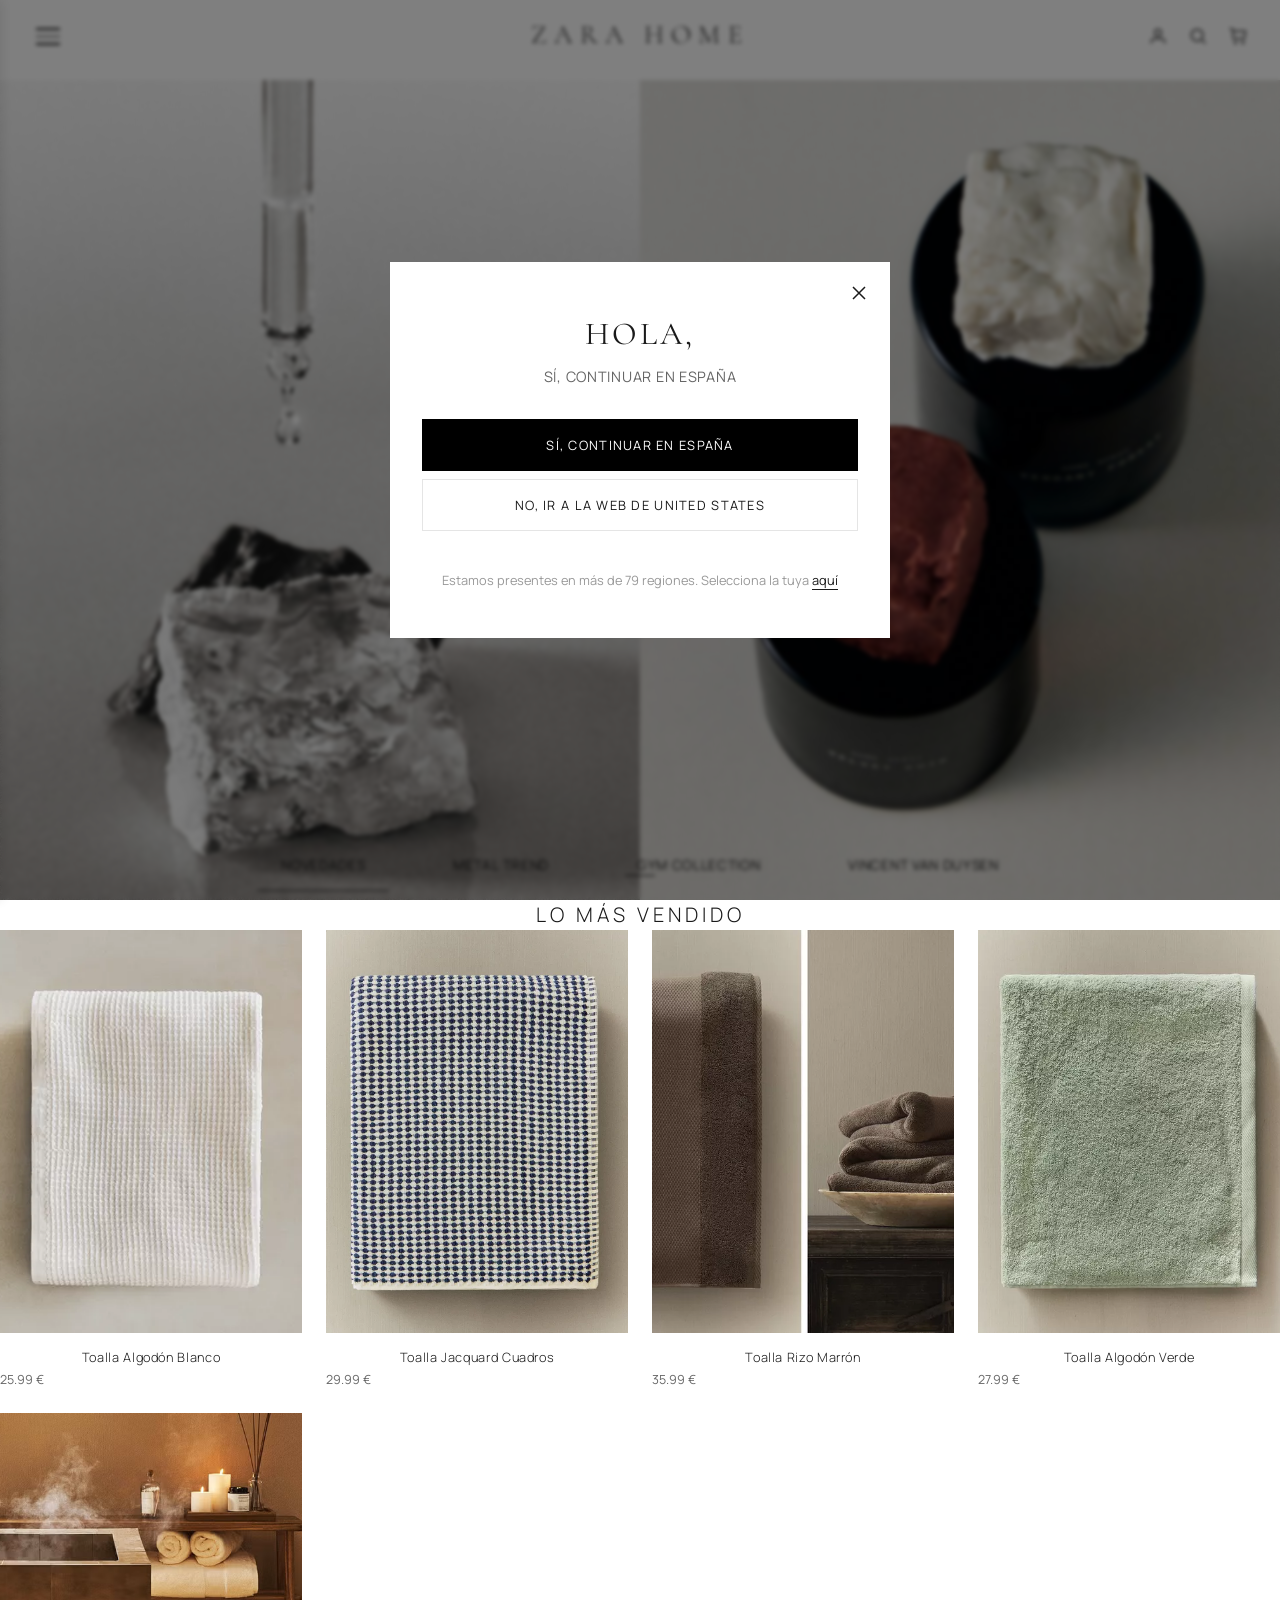
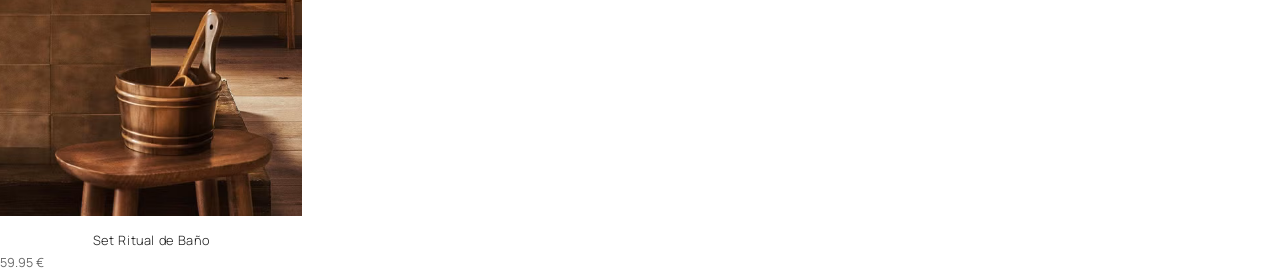
==== index.html @ 4dd98b5d "7/03/2026" ====
<!doctype html>
<html lang="es">
  <head>
    <meta charset="UTF-8" />
    <meta name="viewport" content="width=device-width, initial-scale=1.0" />
    <title>Zara Home España | Sitio oficial</title>
    <meta
      name="description"
      content="Las últimas tendencias en textil y decoración del hogar en la nueva colección de Zara Home. Ropa de cama, vajillas, menaje, toallas o accesorios de decoración."
    />
    <link
      rel="icon"
      type="image/png"
      href="https://ext.same-assets.com/1847217613/1510441429.png"
    />
    <link rel="preconnect" href="https://fonts.googleapis.com" />
    <link rel="preconnect" href="https://fonts.gstatic.com" crossorigin />
    <link
      href="https://fonts.googleapis.com/css2?family=Cormorant+Garamond:wght@300;400;500&family=Manrope:wght@200;300;400;500&display=swap"
      rel="stylesheet"
    />
    <link rel="stylesheet" href="./css/style.css" />
    <script defer src="./js/app.js"></script>
  </head>

  <body>
    <!-- Country Selection Modal -->
    <div class="modal-overlay hidden" id="countryModal">
      <div class="modal">
        <button class="modal-close" id="modalClose" aria-label="Cerrar modal">
          <svg width="14" height="14" viewBox="0 0 14 14" fill="none">
            <path
              d="M1 1L13 13M1 13L13 1"
              stroke="currentColor"
              stroke-width="1.5"
            />
          </svg>
        </button>
        <div class="modal-content">
          <h2 class="modal-title">HOLA,</h2>
          <p class="modal-subtitle">Sí, continuar en España</p>
          <button class="modal-btn modal-btn-primary" id="continueBtn">
            SÍ, CONTINUAR EN ESPAÑA
          </button>
          <button class="modal-btn modal-btn-secondary">
            NO, IR A LA WEB DE UNITED STATES
          </button>
          <p class="modal-note">
            Estamos presentes en más de 79 regiones. Selecciona la tuya
            <a href="/seleccion-pais">aquí</a>
          </p>
        </div>
      </div>
    </div>

      <!-- Header -->
    <header class="header" id="header">
      <div class="header-left">
         <!-- Botón hamburguesa de 3 rayitas -->
         <button class="hamburger-btn" id="hamburgerBtn" aria-label="Abrir menú">
          <span></span>
          <span></span>
          <span></span>
        </button>
      </div>
      
        <div class="header-center">
        <a href="#" class="logo">
          <span class="logo-text">ZARA HOME</span>
        </a>
      </div>
        
      <div class="header-right">
        <button class="header-icon" aria-label="Account">
          <svg width="20" height="20" viewBox="0 0 24 24" fill="none" stroke="currentColor" stroke-width="1.5">
            <circle cx="12" cy="8" r="4"/>
            <path d="M4 21v-2a4 4 0 014-4h8a4 4 0 014 4v2"/>
          </svg>
        </button>
        <button class="header-icon" aria-label="Search">
          <svg width="20" height="20" viewBox="0 0 24 24" fill="none" stroke="currentColor" stroke-width="1.5">
            <circle cx="11" cy="11" r="7"/>
            <path d="M21 21l-4.35-4.35"/>
          </svg>
        </button>
        <button class="header-icon cart-icon" aria-label="Cart">
          <svg width="20" height="20" viewBox="0 0 24 24" fill="none" stroke="currentColor" stroke-width="1.5">
            <path d="M6 6h15l-1.5 9h-13z"/>
            <circle cx="9" cy="20" r="1"/>
            <circle cx="18" cy="20" r="1"/>
            <path d="M6 6L5 3H2"/>
          </svg>
          <span class="cart-count">(0)</span>
        </button>
      </div>

      <!-- Menú desplegable (oculto inicialmente) -->
        <div class="dropdown-menu" id="dropdownMenu">
          <nav class="dropdown-nav">
            <ul class="dropdown-list">
              <li><a href="/novedades">NOVEDADES</a></li>
              <li><a href="/dormitorio">DORMITORIO</a></li>
              <li><a href="/decoracion">DECORACIÓN</a></li>
              <li><a href="/muebles">MUEBLES</a></li>
              <li><a href="/cocina-y-comedor">COCINA Y COMEDOR</a></li>
              <li><a href="/bano">BAÑO</a></li>
              <li><a href="/fragancias">FRAGANCIAS</a></li>
              <li><a href="/ninos-y-bebes">NIÑOS Y BEBÉS</a></li>
              <li><a href="/special-prices">SPECIAL PRICES</a></li>
              <li class="dropdown-divider"></li>
              <li><a href="/ayuda">AYUDA</a></li>
              <li><a href="/contacto">CONTACTO</a></li>
            </ul>
          </nav>
        </div>
      </div>
    </header>

<!-- Overlay -->
<div class="menu-overlay hidden" id="menuOverlay"></div>

    <!-- Main Content -->
    <main class="main">
      <h1 class="visually-hidden">Zara Home - Colección Hogar</h1>
      
      <!-- Hero Section -->
      <section class="hero" id="hero">
        <h2 class="visually-hidden">Novedades y colecciones destacadas</h2>
        
        <img
          src="./img/cosmetica_01.jpg"
          alt="Colección de cosmética - Novedades Zara Home"
          class="hero-image"
          id="heroImage"
        />
        
        <nav class="hero-nav" aria-label="Colecciones destacadas">
          <ul class="hero-nav-list">
            <li>
              <a
                href="/novedades"
                class="hero-nav-link active"
                data-image="./img/cosmetica_01.jpg"
              >
                NOVEDADES
              </a>
            </li>
            <li>
              <a
                href="/metal-trend"
                class="hero-nav-link"
                data-image="./img/metal_trend.jpg"
              >
                METAL TREND
              </a>
            </li>
            <li>
              <a
                href="/gym-collection"
                class="hero-nav-link"
                data-image="./img/gym_collection.jpg"
              >
                GYM COLLECTION
              </a>
            </li>
            <li>
              <a
                href="/vincent-van-duysen"
                class="hero-nav-link"
                data-image="./img/vincent_van_duysen.jpg"
              >
                VINCENT VAN DUYSEN
              </a>
            </li>
          </ul>
        </nav>
      </section>

      
            <!-- Featured Products -->
      <section class="featured" id="featured">
        <h2 class="section-title">LO MÁS VENDIDO</h2>
        <div class="products-grid">
          <article class="product-card">
            <div class="product-image-wrapper">
              <img src="./img/baños.png" alt="Baños" class="product-image" />
              <button class="product-wishlist">
                <svg width="16" height="16" viewBox="0 0 24 24" fill="none" stroke="currentColor" stroke-width="1.5">
                  <path d="M12 21.35l-1.45-1.32C5.4 15.36 2 12.28 2 8.5 2 5.42 4.42 3 7.5 3c1.74 0 3.41.81 4.5 2.09C13.09 3.81 14.76 3 16.5 3 19.58 3 22 5.42 22 8.5c0 3.78-3.4 6.86-8.55 11.54L12 21.35z"/>
                </svg>
              </button>
            </div>
            <div class="product-info">
              <h3 class="product-name">Baños</h3>
            
            </div>
          </article>
          <article class="product-card">
            <div class="product-image-wrapper">
              <img src="https://images.unsplash.com/photo-1603006905003-be475563bc59?w=600&h=800&fit=crop&q=80" alt="Decoración" class="product-image" />
              <button class="product-wishlist">
                <svg width="16" height="16" viewBox="0 0 24 24" fill="none" stroke="currentColor" stroke-width="1.5">
                  <path d="M12 21.35l-1.45-1.32C5.4 15.36 2 12.28 2 8.5 2 5.42 4.42 3 7.5 3c1.74 0 3.41.81 4.5 2.09C13.09 3.81 14.76 3 16.5 3 19.58 3 22 5.42 22 8.5c0 3.78-3.4 6.86-8.55 11.54L12 21.35z"/>
                </svg>
              </button>
            </div>
            <div class="product-info">
              <h3 class="product-name">Decoración</h3>
            </div>
          </article>
          <article class="product-card">
            <div class="product-image-wrapper">
              <img src="https://images.unsplash.com/photo-1616627561839-074385245ff6?w=600&h=800&fit=crop&q=80" alt="Dormitorio" class="product-image" />
              <button class="product-wishlist">
                <svg width="16" height="16" viewBox="0 0 24 24" fill="none" stroke="currentColor" stroke-width="1.5">
                  <path d="M12 21.35l-1.45-1.32C5.4 15.36 2 12.28 2 8.5 2 5.42 4.42 3 7.5 3c1.74 0 3.41.81 4.5 2.09C13.09 3.81 14.76 3 16.5 3 19.58 3 22 5.42 22 8.5c0 3.78-3.4 6.86-8.55 11.54L12 21.35z"/>
                </svg>
              </button>
            </div>
            <div class="product-info">
              <h3 class="product-name">Dormitorio</h3>
            </div>
          </article>
          <article class="product-card">
            <div class="product-image-wrapper">
              <img src="./img/muebles.png" alt="Muebles" class="product-image" />
              <button class="product-wishlist">
                <svg width="16" height="16" viewBox="0 0 24 24" fill="none" stroke="currentColor" stroke-width="1.5">
                  <path d="M12 21.35l-1.45-1.32C5.4 15.36 2 12.28 2 8.5 2 5.42 4.42 3 7.5 3c1.74 0 3.41.81 4.5 2.09C13.09 3.81 14.76 3 16.5 3 19.58 3 22 5.42 22 8.5c0 3.78-3.4 6.86-8.55 11.54L12 21.35z"/>
                </svg>
              </button>
            </div>
            <div class="product-info">
              <h3 class="product-name">Muebles</h3>
            </div>
          </article>
        </div>
      </section>
    </main>

    <!-- Inline styles for visually-hidden class (could also be in your CSS file) -->
    <style>
      .visually-hidden {
        position: absolute;
        width: 1px;
        height: 1px;
        margin: -1px;
        padding: 0;
        overflow: hidden;
        clip: rect(0, 0, 0, 0);
        border: 0;
      }
      
      .hidden {
        display: none !important;
      }
      
      .cart-count:empty {
        display: none;
      }
    </style>
  </body>
</html>
---- css/style.css ----
/* =========================
   RESET Y VARIABLES GLOBALES
   ========================= */

:root {
  /* Colores principales */
  --color-bg: #ffffff;
  --color-text: #1a1a1a;
  --color-text-light: #666666;
  --color-text-lighter: #999999;
  --color-border: #e5e5e5;
  --color-border-light: #f0f0f0;
  --color-accent: #000000;
  
  /* Tipografía */
  --font-primary: "Cormorant Garamond", serif;
  --font-secondary: "Manrope", sans-serif;
  
  /* Espaciado */
  --spacing-xs: 4px;
  --spacing-sm: 8px;
  --spacing-md: 16px;
  --spacing-lg: 24px;
  --spacing-xl: 32px;
  --spacing-xxl: 48px;
  
  /* Transiciones */
  --transition-fast: 0.2s ease;
  --transition-normal: 0.3s ease;
  --transition-slow: 0.5s ease;
  
  /* Sombras */
  --shadow-sm: 0 2px 4px rgba(0, 0, 0, 0.02);
  --shadow-md: 0 4px 12px rgba(0, 0, 0, 0.05);
  --shadow-lg: 0 8px 24px rgba(0, 0, 0, 0.08);
  
  /* Z-index */
  --z-dropdown: 100;
  --z-modal: 1000;
  --z-header: 100;
}

/* Reset básico */
* {
  margin: 0;
  padding: 0;
  box-sizing: border-box;
}

html {
  font-size: 16px;
  scroll-behavior: smooth;
}

body {
  font-family: var(--font-secondary);
  color: var(--color-text);
  background-color: var(--color-bg);
  line-height: 1.5;
  -webkit-font-smoothing: antialiased;
  -moz-osx-font-smoothing: grayscale;
}

/* =========================
   UTILIDADES
   ========================= */

.visually-hidden {
  position: absolute;
  width: 1px;
  height: 1px;
  margin: -1px;
  padding: 0;
  overflow: hidden;
  clip: rect(0, 0, 0, 0);
  border: 0;
}

.hidden {
  display: none !important;
}

/* =========================
   OVERLAY DEL MODAL
   ========================= */

.modal-overlay {
   position: fixed;
  top: 0;
  left: 0;
  width: 100%;
  height: 100%;
  background-color: rgba(0, 0, 0, 0.5);
  backdrop-filter: blur(2px);
  z-index: 999;
  transition: opacity var(--transition-normal);
  opacity: 0;
  pointer-events: none;
}

.modal-overlay.hidden {
  opacity: 0;
  pointer-events: none;
}
/* =========================
   OVERLAY DEL MENÚ HAMBURGUESA (NUEVO)
   ========================= */
.menu-overlay {
  position: fixed;
  top: 0;
  left: 0;
  width: 100%;
  height: 100%;
  background: rgba(0,0,0,0.35);
  z-index: 998;
}



.menu-overlay.hidden {
  display: none;
  
}
/* Evitar scroll cuando el menú está abierto */
body.menu-open {
  overflow: hidden;
}
/* Botón hamburguesa */
.hamburger-btn {
  display: flex;
  flex-direction: column;
  gap: 6px;
  background: none;
  border: none;
  cursor: pointer;
  padding: var(--spacing-xs);
  position: relative;
  z-index: 1002;
}

.hamburger-btn span {
  width: 24px;
  height: 1.5px;
  background-color: var(--color-text);
  transition: all var(--transition-fast);
}
/* Animación cuando está abierto */
.hamburger-btn.active span:nth-child(1) {
  transform: rotate(45deg) translate(5px, 5px);
}

.hamburger-btn.active span:nth-child(2) {
  opacity: 0;
}

.hamburger-btn.active span:nth-child(3) {
  transform: rotate(-45deg) translate(7px, -7px);
}
/* PANEL LATERAL (MENÚ HAMBURGUESA)copi */
.dropdown-menu {
  position: fixed;
  top: 0;
  left: -320px; /* oculto */
  width: 320px;
  height: 100vh;
  background: #ffffff;
  padding: 40px 30px;
  box-shadow: 2px 0 10px rgba(0,0,0,0.1);
  overflow-y: auto;
  transition: left 0.35s ease;
  z-index: 1001;
  font-family: "Helvetica Neue", Arial, sans-serif;
}

/* Cuando se abre */
.dropdown-menu.active {
  left: 0;
}

/* LISTA DEL MENÚ */
.dropdown-list {
  list-style: none;
  padding: 0;
  margin: 0;
}

.dropdown-list li {
  padding: 12px 0;
  border-bottom: 1px solid #eee;
}

.dropdown-list a {
  text-decoration: none;
  color: #111;
  font-size: 0.85rem;
  letter-spacing: 0.05em;
  text-transform: uppercase;
  display: block;
  transition: opacity 0.2s ease;
}

.dropdown-list a:hover {
  opacity: 0.5;
}

/* DIVISOR */
.dropdown-divider {
  border-bottom: 2px solid #000;
  margin: 10px 0;
}

/*---------------------------*/
.modal {
  background-color: var(--color-bg);
  max-width: 500px;
  width: 90%;
  position: relative;
  animation: modalSlideIn 0.3s ease;
}

@keyframes modalSlideIn {
  from {
    transform: translateY(20px);
    opacity: 0;
  }
  to {
    transform: translateY(0);
    opacity: 1;
  }
}

.modal-close {
  position: absolute;
  top: var(--spacing-lg);
  right: var(--spacing-lg);
  background: none;
  border: none;
  cursor: pointer;
  color: var(--color-text);
  transition: opacity var(--transition-fast);
  z-index: 1;
}

.modal-close:hover {
  opacity: 0.5;
}

.modal-content {
  padding: var(--spacing-xxl) var(--spacing-xl);
  text-align: center;
}

.modal-title {
  font-family: var(--font-primary);
  font-size: 2rem;
  font-weight: 400;
  letter-spacing: 0.1em;
  margin-bottom: var(--spacing-sm);
}

.modal-subtitle {
  font-size: 0.9rem;
  color: var(--color-text-light);
  margin-bottom: var(--spacing-xl);
  text-transform: uppercase;
  letter-spacing: 0.05em;
}

.modal-btn {
  width: 100%;
  padding: var(--spacing-md);
  margin-bottom: var(--spacing-sm);
  border: 1px solid var(--color-border);
  background: none;
  cursor: pointer;
  font-family: var(--font-secondary);
  font-size: 0.8rem;
  text-transform: uppercase;
  letter-spacing: 0.1em;
  transition: all var(--transition-fast);
}

.modal-btn-primary {
  background-color: var(--color-accent);
  color: white;
  border-color: var(--color-accent);
}

.modal-btn-primary:hover {
  background-color: transparent;
  color: var(--color-accent);
}

.modal-btn-secondary {
  background-color: transparent;
  color: var(--color-text);
}

.modal-btn-secondary:hover {
  background-color: var(--color-border-light);
}

.modal-note {
  margin-top: var(--spacing-xl);
  font-size: 0.8rem;
  color: var(--color-text-lighter);
}

.modal-note a {
  color: var(--color-text);
  text-decoration: underline;
  text-underline-offset: 4px;
}

/* =========================
   HEADER
   ========================= */

.header {
  position: fixed;
  top: 0;
  left: 0;
  width: 100%;
  display: flex;
  align-items: center;
  justify-content: space-between;
  padding: var(--spacing-lg) var(--spacing-xl);
  background-color: transparent;
  transition: all var(--transition-normal);
  z-index: var(--z-header);
}

.header.scrolled {
  background-color: var(--color-bg);
  padding: var(--spacing-md) var(--spacing-xl);
  box-shadow: var(--shadow-sm);
}

.header-left {
  display: flex;
  align-items: center;
  gap: 30px;
  flex: 0 0 auto; 
  
}

.menu-btn {
  display: flex;
  flex-direction: column;
  gap: 6px;
  background: none;
  border: none;
  cursor: pointer;
  padding: var(--spacing-xs);
}

.menu-btn span {
  width: 24px;
  height: 1px;
  background-color: var(--color-text);
  transition: all var(--transition-fast);
}

.menu-btn.active span:nth-child(1) {
  transform: rotate(45deg) translate(5px, 5px);
}

.menu-btn.active span:nth-child(2) {
  opacity: 0;
}

.menu-btn.active span:nth-child(3) {
  transform: rotate(-45deg) translate(7px, -7px);
}

.logo {
  text-decoration: none;
  color: var(--color-text);
}

.logo-text {
  font-family: var(--font-primary);
  font-size: 1.65rem;      /* un poco más grande */
  letter-spacing: 0.28em;  /* CLAVE: más aire entre letras */
  font-weight: 300; 
}

.header-center {
  position: absolute;
  left: 50%;
  transform: translateX(-50%);
  display: flex;
  align-items: center;
  
}


.header-right {
  margin-left: auto;   
  display: flex;
  align-items: center;
  gap: 20px;
}

.header-icon {
  display: flex;
  align-items: center;
  gap: var(--spacing-xs);
  background: none;
  border: none;
  cursor: pointer;
  font-size: 0.8rem;
  text-transform: uppercase;
  letter-spacing: 0.05em;
  color: var(--color-text);
  transition: opacity var(--transition-fast);
}

.header-icon:hover {
  opacity: 0.5;
}

.cart-icon {
  position: relative;
}

.cart-count {
  font-size: 0.7rem;
  margin-left: var(--spacing-xs);
}

/* =========================
   MAIN CONTENT
   ========================= */

.main {
  padding-top: 80px;
  min-height: 100vh;
}

/* =========================
   HERO SECTION
   ========================= */

.hero {
  position: relative;
  width: 100%;
  height: calc(100vh - 80px);
  min-height: 600px;
  overflow: hidden;
}

.hero-image {
  width: 100%;
  height: 100%;
  object-fit: cover;
  transition: opacity var(--transition-slow);
}

.hero-nav {
  position: absolute;
  bottom: 40px; /* o donde lo quieras */
  left: 50%;
  transform: translateX(-50%);
  background: transparent; /* elimina fondo blanco */
  width: 100%;
  display: flex;
  justify-content: center;
  overflow: visible !important;
}

.hero-nav-list {
  display: flex;
  justify-content: center;
  gap: 40px; /* separa los enlaces */
  list-style: none;
  padding: 0;
  margin: 0;
}

.hero-nav-link {
  text-decoration: none;
  color: #111;
  font-size: 0.85rem;
  letter-spacing: 0.05em;
  text-transform: uppercase;
  padding-bottom: 4px;
  transition: opacity 0.2s ease;
}

.hero-nav-link:hover {
  color:#fff;
  opacity: 1;
}

.hero-nav-link::after {
  content: '';
  position: absolute;
  bottom: 0;
  left: 50%;
  transform: translateX(-50%);
  width: 0;
  height: 1px;
  background-color: var(--color-accent);
  transition: width var(--transition-normal);
}

.hero-nav-link.active {
  border-bottom: 1px solid #111;
}

.hero-nav-link.active::after {
  width: 30px;
}


/* =========================
   FEATURED PRODUCTS
   ========================= */

   .section-title {
  font-family: var(--font-display);
  font-size: 1.25rem;
  font-weight: 300;
  letter-spacing: 0.2em;
  text-align: center;
  margin-bottom: var(--spacing-3xl);
}

.featured {
  padding: var(--spacing-4xl) var(--spacing-xl);
  max-width: var(--max-width);
  margin: 0 auto;
}

.products-grid {
  display: grid;
  grid-template-columns: repeat(4, 1fr);
  gap: var(--spacing-lg);
}

.product-card {
  cursor: pointer;
}

.product-image-wrapper {
  position: relative;
  aspect-ratio: 3/4;
  overflow: hidden;
  margin-bottom: var(--spacing-md);
  background: var(--color-gray-100);
}

.product-image {
  width: 100%;
  height: 100%;
  object-fit: cover;
  transition: transform var(--transition-slower);
}

.product-card:hover .product-image {
  transform: scale(1.05);
}

.product-wishlist {
  position: absolute;
  top: var(--spacing-md);
  right: var(--spacing-md);
  width: 32px;
  height: 32px;
  display: flex;
  align-items: center;
  justify-content: center;
  color: var(--color-black);
  opacity: 0;
  transition: opacity var(--transition-base);
}

.product-card:hover .product-wishlist {
  opacity: 1;
}

.product-wishlist:hover {
  transform: scale(1.1);
}

.product-info {
  text-align: left;
}

.product-name {
  text-align: center;
  font-size: 0.8rem;
  font-weight: 300;
  letter-spacing: 0.05em;
  margin-bottom: var(--spacing-xs);
  line-height: 1.4;
}





/* =========================
   MEDIA QUERIES (RESPONSIVE)
   ========================= */

@media (max-width: 1200px) {
  .dropdown-menu ul {
    gap: var(--spacing-md);
  }
  
  .hero-nav-link {
    padding: var(--spacing-md) var(--spacing-md);
    font-size: 0.7rem;
  }
}


  
 
  
  .menu-btn {
    display: flex;
  }
  
  .hero-nav {
    bottom: var(--spacing-lg);
    width: 90%;
    overflow-x: auto;
    -webkit-overflow-scrolling: touch;
  }
  
  .hero-nav-list {
    padding: 0;
  }
  
  .hero-nav-link {
    padding: var(--spacing-md) var(--spacing-lg);
  }


@media (max-width: 768px) {
  .header {
    padding: var(--spacing-md);
  }
  
  .header-left {
    gap: var(--spacing-md);
  }
  
  .logo-text {
    font-size: 1.2rem;
  }
  
  .header-right {
    gap: var(--spacing-md);
  }
  
  .header-icon span:not(.cart-count) {
    display: none;
  }
  
  .hero {
    height: calc(100vh - 70px);
    min-height: 500px;
  }
  
  .modal-content {
    padding: var(--spacing-xl) var(--spacing-lg);
  }
  
  .modal-title {
    font-size: 1.5rem;
  }
}

@media (max-width: 480px) {
  .hero-nav-link {
    padding: var(--spacing-md) var(--spacing-md);
    font-size: 0.65rem;
  }
  
  .cart-count {
    display: inline-block;
  }
  
  .modal-btn {
    font-size: 0.7rem;
    padding: var(--spacing-sm);
  }
}

/* =========================
   ANIMACIONES ADICIONALES
   ========================= */

@keyframes fadeIn {
  from {
    opacity: 0;
  }
  to {
    opacity: 1;
  }
}

@keyframes slideUp {
  from {
    transform: translateY(20px);
    opacity: 0;
  }
  to {
    transform: translateY(0);
    opacity: 1;
  }
}

/* Clases de utilidad para animaciones */
.fade-in {
  animation: fadeIn var(--transition-normal);
}

.slide-up {
  animation: slideUp var(--transition-normal);
}

/* =========================
   TOUCH DEVICE OPTIMIZATIONS
   ========================= */

.touch .hero-nav {
  -webkit-overflow-scrolling: touch;
}

.touch .hero-nav-link {
  padding: var(--spacing-md) var(--spacing-lg);
  min-width: 120px;
  text-align: center;
}

.touch .modal-overlay {
  backdrop-filter: none; /* Mejor rendimiento en dispositivos móviles */
}

/* =========================
   PRINT STYLES
   ========================= */

@media print {
  .header,
  .hero-nav,
  .modal-overlay {
    display: none;
  }
  
  .hero-image {
    max-width: 100%;
    page-break-inside: avoid;
  }
}

/* Fix: ensure menu overlay is hidden by default and only shown when JS adds .show */
.menu-overlay { display: none !important; opacity: 0 !important; pointer-events: none !important; }
.menu-overlay.show { display: block !important; opacity: 1 !important; pointer-events: all !important; transition: opacity var(--transition-normal) !important; }
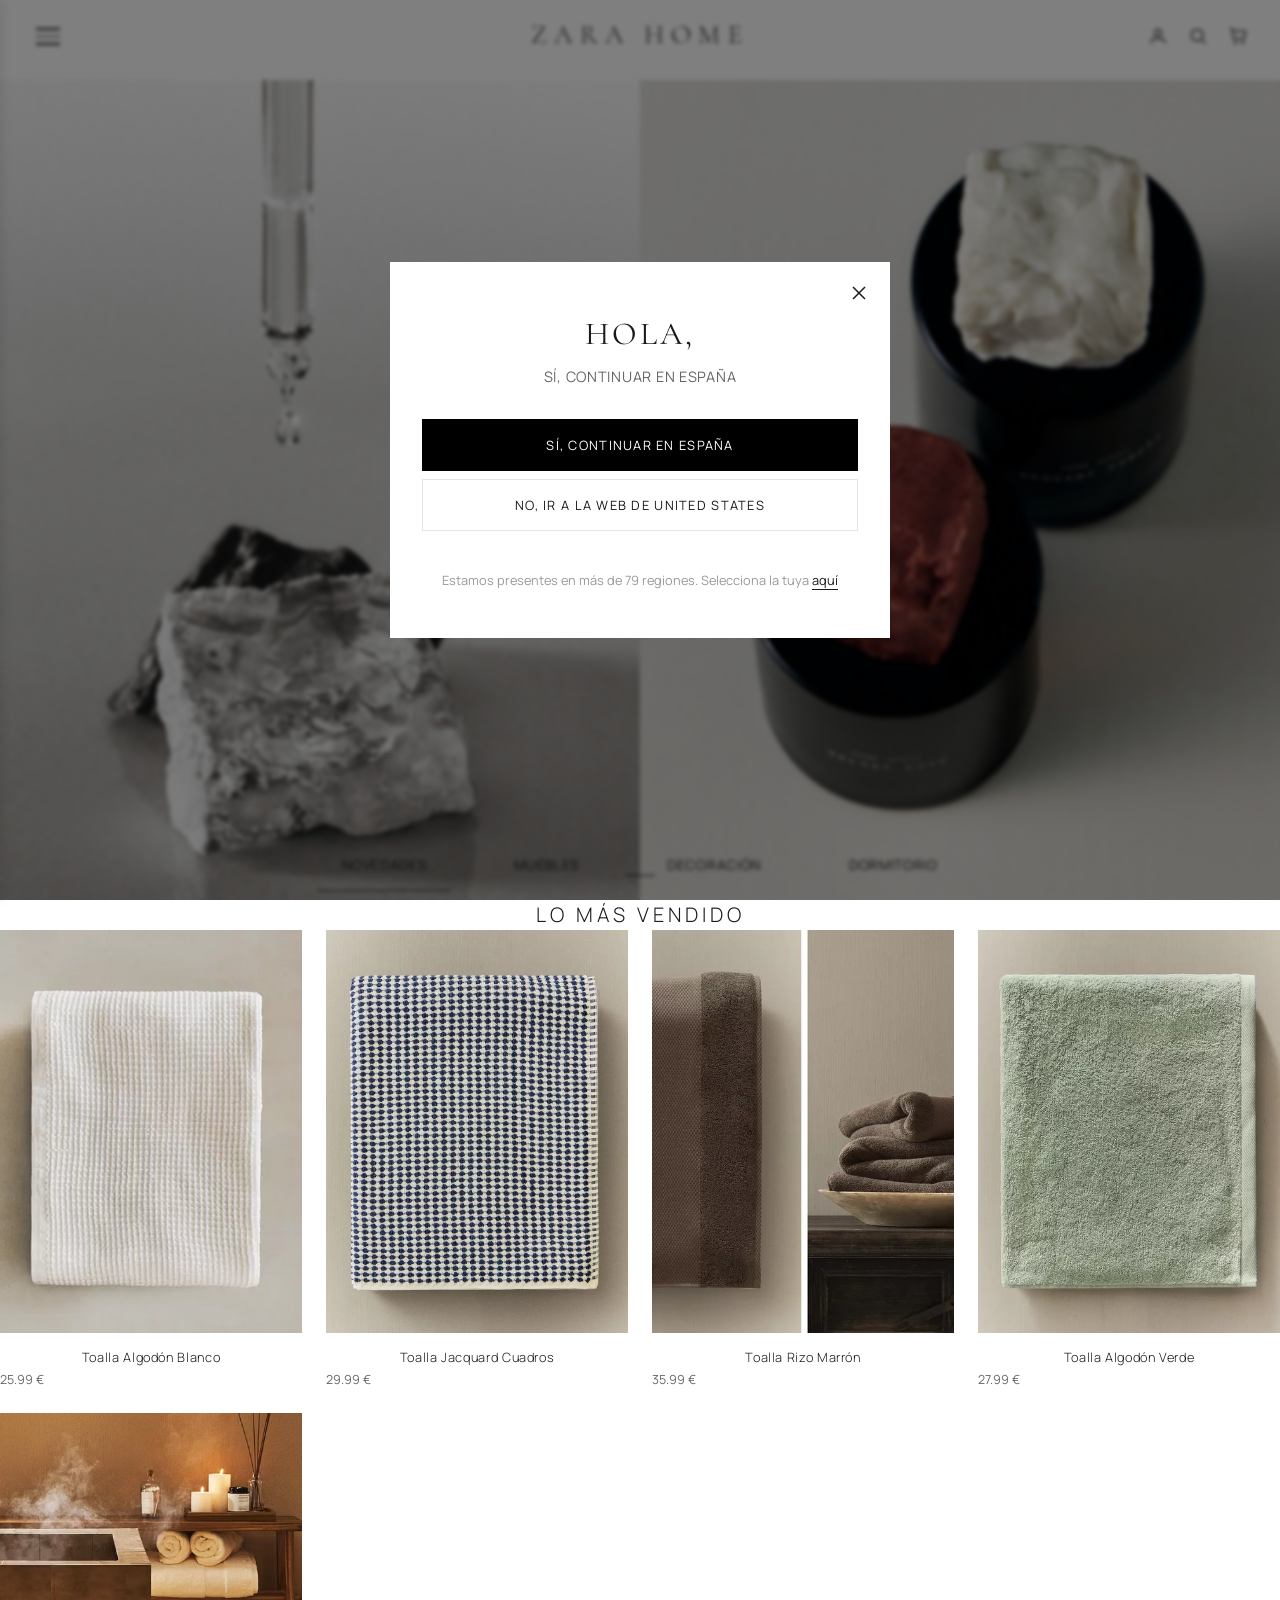
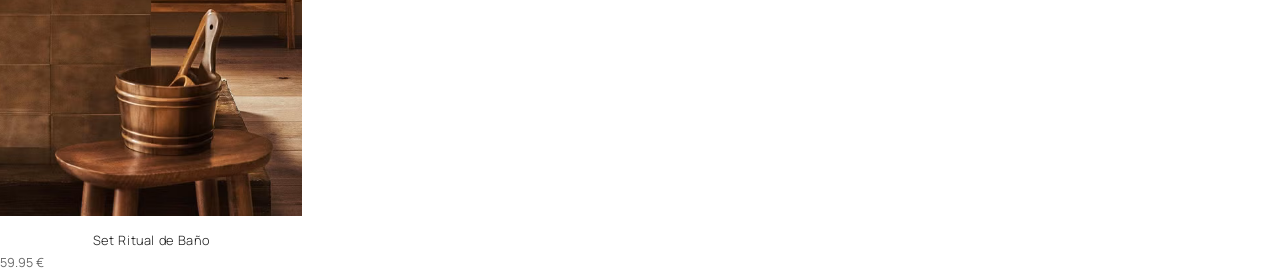
==== commit d173eec9: "08/03/2026" ====
--- a/index.html
+++ b/index.html
@@ -151,7 +151,7 @@
                 class="hero-nav-link"
                 data-image="./img/metal_trend.jpg"
               >
-                METAL TREND
+                MUEBLES
               </a>
             </li>
             <li>
@@ -160,7 +160,7 @@
                 class="hero-nav-link"
                 data-image="./img/gym_collection.jpg"
               >
-                GYM COLLECTION
+                DECORACIÓN 
               </a>
             </li>
             <li>
@@ -169,7 +169,7 @@
                 class="hero-nav-link"
                 data-image="./img/vincent_van_duysen.jpg"
               >
-                VINCENT VAN DUYSEN
+                DORMITORIO
               </a>
             </li>
           </ul>
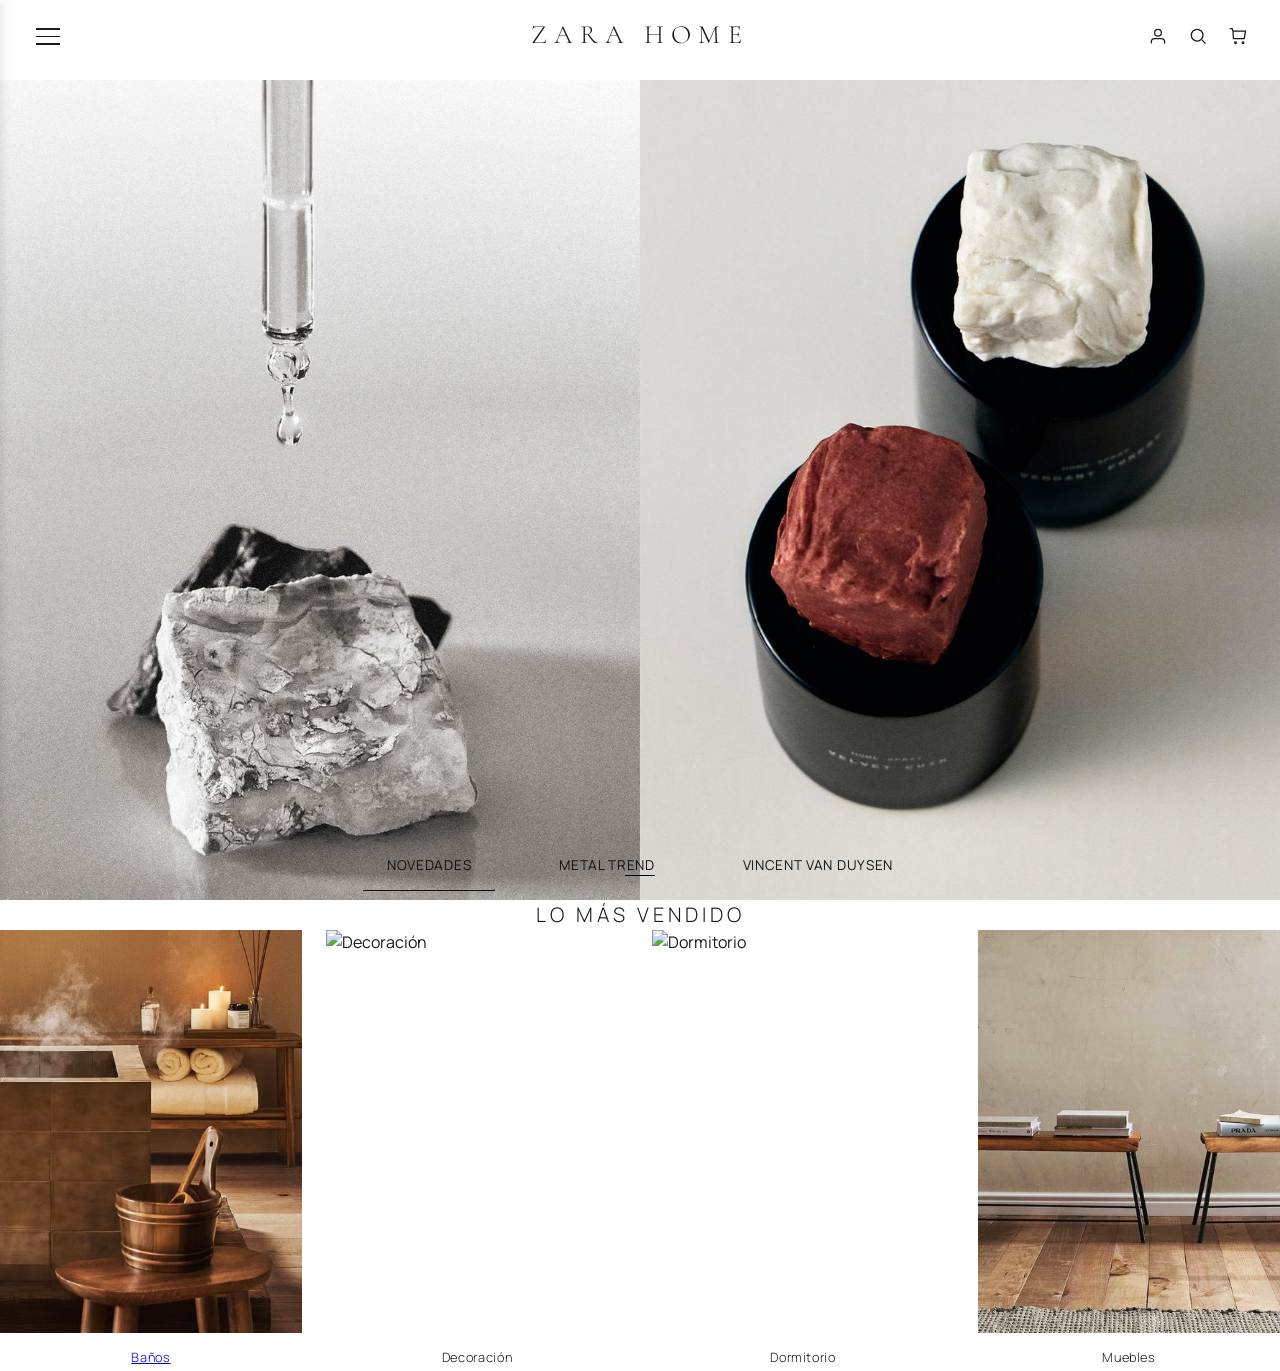
==== commit bafb9962: "09/03/2026" ====
--- a/index.html
+++ b/index.html
@@ -57,7 +57,7 @@
     <header class="header" id="header">
       <div class="header-left">
          <!-- Botón hamburguesa de 3 rayitas -->
-         <button class="hamburger-btn" id="hamburgerBtn" aria-label="Abrir menú">
+         <button class="hamburger-btn" id="hamburger-btn" aria-label="Abrir menú">
           <span></span>
           <span></span>
           <span></span>
@@ -83,15 +83,33 @@
             <path d="M21 21l-4.35-4.35"/>
           </svg>
         </button>
-        <button class="header-icon cart-icon" aria-label="Cart">
+        <button class="header-icon cart-icon" id="cartIcon" aria-label="Cart">
           <svg width="20" height="20" viewBox="0 0 24 24" fill="none" stroke="currentColor" stroke-width="1.5">
             <path d="M6 6h15l-1.5 9h-13z"/>
             <circle cx="9" cy="20" r="1"/>
             <circle cx="18" cy="20" r="1"/>
             <path d="M6 6L5 3H2"/>
           </svg>
-          <span class="cart-count">(0)</span>
-        </button>
+          <span class="cart-count" id="cartCount">(0)</span>
+        </button>
+
+        <!-- Cart Dropdown -->
+        <div class="cart-dropdown hidden" id="cartDropdown">
+          <div class="cart-header">
+            <h3>Mi Carrito</h3>
+            <button class="cart-close" id="cartClose" aria-label="Cerrar carrito">✕</button>
+          </div>
+          <div class="cart-items" id="cartItems">
+            <!-- Los productos se renderizarán aquí -->
+          </div>
+          <div class="cart-footer">
+            <div class="cart-total">
+              <span>Total:</span>
+              <span class="total-amount" id="totalAmount">0.00 €</span>
+            </div>
+            <button class="checkout-btn">Ir al Carrito</button>
+          </div>
+        </div>
       </div>
 
       <!-- Menú desplegable (oculto inicialmente) -->
@@ -103,7 +121,7 @@
               <li><a href="/decoracion">DECORACIÓN</a></li>
               <li><a href="/muebles">MUEBLES</a></li>
               <li><a href="/cocina-y-comedor">COCINA Y COMEDOR</a></li>
-              <li><a href="/bano">BAÑO</a></li>
+              <li><a href="./banos.html">BAÑO</a></li>
               <li><a href="/fragancias">FRAGANCIAS</a></li>
               <li><a href="/ninos-y-bebes">NIÑOS Y BEBÉS</a></li>
               <li><a href="/special-prices">SPECIAL PRICES</a></li>
@@ -149,27 +167,18 @@
               <a
                 href="/metal-trend"
                 class="hero-nav-link"
-                data-image="./img/metal_trend.jpg"
+                data-image="./img/260219_metal_trend.jpg"
               >
-                MUEBLES
-              </a>
-            </li>
-            <li>
-              <a
-                href="/gym-collection"
-                class="hero-nav-link"
-                data-image="./img/gym_collection.jpg"
-              >
-                DECORACIÓN 
+                METAL TREND
               </a>
             </li>
             <li>
               <a
                 href="/vincent-van-duysen"
                 class="hero-nav-link"
-                data-image="./img/vincent_van_duysen.jpg"
+                data-image="./img/250710_VVD_FRANCOIS.jpg"
               >
-                DORMITORIO
+                VINCENT VAN DUYSEN
               </a>
             </li>
           </ul>
@@ -181,6 +190,7 @@
       <section class="featured" id="featured">
         <h2 class="section-title">LO MÁS VENDIDO</h2>
         <div class="products-grid">
+          <a href="./banos.html" class="product-link">
           <article class="product-card">
             <div class="product-image-wrapper">
               <img src="./img/baños.png" alt="Baños" class="product-image" />
@@ -192,9 +202,9 @@
             </div>
             <div class="product-info">
               <h3 class="product-name">Baños</h3>
-            
-            </div>
-          </article>
+            </div>
+          </article>
+          </a>
           <article class="product-card">
             <div class="product-image-wrapper">
               <img src="https://images.unsplash.com/photo-1603006905003-be475563bc59?w=600&h=800&fit=crop&q=80" alt="Decoración" class="product-image" />
--- a/css/style.css
+++ b/css/style.css
@@ -1,4 +1,3 @@
-
 /* =========================
    RESET Y VARIABLES GLOBALES
    ========================= */
@@ -12,11 +11,11 @@
   --color-border: #e5e5e5;
   --color-border-light: #f0f0f0;
   --color-accent: #000000;
-  
+
   /* Tipografía */
   --font-primary: "Cormorant Garamond", serif;
   --font-secondary: "Manrope", sans-serif;
-  
+
   /* Espaciado */
   --spacing-xs: 4px;
   --spacing-sm: 8px;
@@ -24,17 +23,17 @@
   --spacing-lg: 24px;
   --spacing-xl: 32px;
   --spacing-xxl: 48px;
-  
+
   /* Transiciones */
   --transition-fast: 0.2s ease;
   --transition-normal: 0.3s ease;
   --transition-slow: 0.5s ease;
-  
+
   /* Sombras */
   --shadow-sm: 0 2px 4px rgba(0, 0, 0, 0.02);
   --shadow-md: 0 4px 12px rgba(0, 0, 0, 0.05);
   --shadow-lg: 0 8px 24px rgba(0, 0, 0, 0.08);
-  
+
   /* Z-index */
   --z-dropdown: 100;
   --z-modal: 1000;
@@ -86,7 +85,7 @@
    ========================= */
 
 .modal-overlay {
-   position: fixed;
+  position: fixed;
   top: 0;
   left: 0;
   width: 100%;
@@ -112,15 +111,12 @@
   left: 0;
   width: 100%;
   height: 100%;
-  background: rgba(0,0,0,0.35);
-  z-index: 998;
-}
-
-
+  background: rgba(0, 0, 0, 0);
+  z-index: 5001;
+}
 
 .menu-overlay.hidden {
   display: none;
-  
 }
 /* Evitar scroll cuando el menú está abierto */
 body.menu-open {
@@ -166,10 +162,10 @@
   height: 100vh;
   background: #ffffff;
   padding: 40px 30px;
-  box-shadow: 2px 0 10px rgba(0,0,0,0.1);
+  box-shadow: 2px 0 10px rgba(0, 0, 0, 0.1);
   overflow-y: auto;
   transition: left 0.35s ease;
-  z-index: 1001;
+  z-index: 6000;
   font-family: "Helvetica Neue", Arial, sans-serif;
 }
 
@@ -341,8 +337,7 @@
   display: flex;
   align-items: center;
   gap: 30px;
-  flex: 0 0 auto; 
-  
+  flex: 0 0 auto;
 }
 
 .menu-btn {
@@ -381,9 +376,9 @@
 
 .logo-text {
   font-family: var(--font-primary);
-  font-size: 1.65rem;      /* un poco más grande */
-  letter-spacing: 0.28em;  /* CLAVE: más aire entre letras */
-  font-weight: 300; 
+  font-size: 1.65rem; /* un poco más grande */
+  letter-spacing: 0.28em; /* CLAVE: más aire entre letras */
+  font-weight: 300;
 }
 
 .header-center {
@@ -392,12 +387,10 @@
   transform: translateX(-50%);
   display: flex;
   align-items: center;
-  
-}
-
+}
 
 .header-right {
-  margin-left: auto;   
+  margin-left: auto;
   display: flex;
   align-items: center;
   gap: 20px;
@@ -429,7 +422,131 @@
   font-size: 0.7rem;
   margin-left: var(--spacing-xs);
 }
-
+/*CARD BAÑOS*/
+/* Contenedor principal de la cuadrícula */
+.productos {
+  display: grid;
+  /* 2 columnas en móvil, 4 en escritorio */
+  grid-template-columns: repeat(2, 1fr);
+  gap: 20px 10px; /* 20px vertical, 10px horizontal */
+  padding: 20px;
+  margin-top: 80px; /* Para que no lo tape el header */
+}
+
+@media (min-width: 1024px) {
+  .productos {
+    grid-template-columns: repeat(4, 1fr);
+    gap: 40px 20px;
+    padding: 40px;
+  }
+}
+
+/* Estilo de cada Card */
+.producto-card {
+  position:relative;
+  display: flex;
+  flex-direction: column;
+  text-align: center; /* Zara suele centrar el texto debajo */
+}
+
+.image-wrapper {
+  aspect-ratio: 2 / 3; /* Proporción vertical elegante */
+  overflow: hidden;
+  background-color: #f9f9f9; /* Fondo neutro mientras carga */
+  width: 100%;
+  position: relative; /* Para posicionar el botón de favoritos */
+}
+.image-wrapper img {
+  width: 100%;
+  height: 100%;
+  object-fit: cover; /* Ajusta la imagen sin deformarla */
+  display: block;
+  transition: opacity 0.3s ease;
+}
+.productos img,
+.producto-card img {
+  width: 100%;
+  object-fit: cover; /* Ajusta la imagen sin deformarla */
+  display: block;
+  transition: opacity 0.3s ease;
+}
+
+/* Tipografía minimalista */
+.nombre-prod {
+  font-size: 0.75rem;
+  text-transform: uppercase;
+  letter-spacing: 1px;
+  margin-top: 15px;
+  font-weight: 400;
+}
+
+.precio-prod {
+  font-size: 0.8rem;
+  color: #666;
+  margin-top: 5px;
+}
+/* Botón principal añadir */
+.add-cart-btn {
+    background-color: transparent; 
+    color: #000;                  
+    border: 1px solid #000;       
+    padding: 10px 20px;           
+    font-family: inherit;         
+    font-size: 12px;
+    text-transform: uppercase;   
+    letter-spacing: 1.5px;        
+    cursor: pointer;
+    width: 100%;                  /* Que ocupe todo el ancho de la card */
+   
+    transition: all 0.3s ease;   
+}
+
+/* Efecto al pasar el ratón (Hover) */
+.add-cart-btn:hover {
+    background-color: hsla(0, 3%, 37%, 0.907);       
+    color: #fff;               
+}
+/* Tipografía Zara Home */
+.info h3 {
+  font-size: 14px;
+    font-weight: 400;
+    margin-top: 15px;
+    text-transform: uppercase;
+}
+/*corazon de card*/
+/* --- Estilos del Botón del Corazón (Esquina superior derecha) --- */
+.wishlist-btn {
+  position: absolute; 
+  top: 15px;          
+  right: 15px;      
+  
+  /* Crear el cuadrado gris limpio */
+  width: 36px;         /* Tamaño del cuadrado */
+  height: 36px;
+  background-color: #e8dede; 
+  border: 1px solid #5b5656; 
+  border-radius: 4px; 
+  
+  /* Alinear el icono del corazón en el centro */
+  display: flex;
+  justify-content: center;
+  align-items: center;
+  
+  /* Estilo del icono del corazón */
+  font-size: 20px;     /* Tamaño del corazón */
+  color: #333;         /* Color del icono outline */
+  cursor: pointer;
+  transition: all 0.3s ease;
+  padding: 0;
+  z-index: 10;        
+}
+
+/* Interacción al pasar el ratón por el corazón */
+.wishlist-btn:hover {
+  background-color: #e0e0e0; 
+  color: #000;              
+  transform: scale(1.05);   
+}
 /* =========================
    MAIN CONTENT
    ========================= */
@@ -438,7 +555,17 @@
   padding-top: 80px;
   min-height: 100vh;
 }
-
+/*main bano*/
+.main-content {
+  margin-top: 100px;
+  padding: 20px;
+}
+/* Estilo de la Card */
+.producto-card {
+  width: 100%;
+  display: flex;
+  flex-direction: column;
+}
 /* =========================
    HERO SECTION
    ========================= */
@@ -490,12 +617,12 @@
 }
 
 .hero-nav-link:hover {
-  color:#fff;
+  color: #fff;
   opacity: 1;
 }
 
 .hero-nav-link::after {
-  content: '';
+  content: "";
   position: absolute;
   bottom: 0;
   left: 50%;
@@ -514,12 +641,11 @@
   width: 30px;
 }
 
-
 /* =========================
    FEATURED PRODUCTS
    ========================= */
 
-   .section-title {
+.section-title {
   font-family: var(--font-display);
   font-size: 1.25rem;
   font-weight: 300;
@@ -598,10 +724,6 @@
   line-height: 1.4;
 }
 
-
-
-
-
 /* =========================
    MEDIA QUERIES (RESPONSIVE)
    ========================= */
@@ -610,67 +732,62 @@
   .dropdown-menu ul {
     gap: var(--spacing-md);
   }
-  
+
   .hero-nav-link {
     padding: var(--spacing-md) var(--spacing-md);
     font-size: 0.7rem;
   }
 }
 
-
-  
- 
-  
-  .menu-btn {
-    display: flex;
-  }
-  
-  .hero-nav {
-    bottom: var(--spacing-lg);
-    width: 90%;
-    overflow-x: auto;
-    -webkit-overflow-scrolling: touch;
-  }
-  
-  .hero-nav-list {
-    padding: 0;
-  }
-  
-  .hero-nav-link {
-    padding: var(--spacing-md) var(--spacing-lg);
-  }
-
+.menu-btn {
+  display: flex;
+}
+
+.hero-nav {
+  bottom: var(--spacing-lg);
+  width: 90%;
+  overflow-x: auto;
+  -webkit-overflow-scrolling: touch;
+}
+
+.hero-nav-list {
+  padding: 0;
+}
+
+.hero-nav-link {
+  padding: var(--spacing-md) var(--spacing-lg);
+}
 
 @media (max-width: 768px) {
   .header {
     padding: var(--spacing-md);
   }
-  
+
   .header-left {
     gap: var(--spacing-md);
   }
-  
+
   .logo-text {
     font-size: 1.2rem;
   }
-  
+
   .header-right {
     gap: var(--spacing-md);
   }
-  
+
   .header-icon span:not(.cart-count) {
     display: none;
   }
-  
+
   .hero {
     height: calc(100vh - 70px);
     min-height: 500px;
   }
-  
+
   .modal-content {
     padding: var(--spacing-xl) var(--spacing-lg);
   }
-  
+
   .modal-title {
     font-size: 1.5rem;
   }
@@ -681,11 +798,11 @@
     padding: var(--spacing-md) var(--spacing-md);
     font-size: 0.65rem;
   }
-  
+
   .cart-count {
     display: inline-block;
   }
-  
+
   .modal-btn {
     font-size: 0.7rem;
     padding: var(--spacing-sm);
@@ -744,22 +861,463 @@
 }
 
 /* =========================
+   SEARCH & FILTER SECTION
+   ========================= */
+
+.search-section {
+  padding: 20px;
+  display: flex;
+  justify-content: center;
+  background-color: #f9f9f9;
+  border-bottom: 1px solid var(--color-border);
+}
+
+.search-input {
+  width: 100%;
+  max-width: 500px;
+  padding: 12px 16px;
+  border: 1px solid var(--color-border);
+  border-radius: 4px;
+  font-family: var(--font-secondary);
+  font-size: 14px;
+  transition: all var(--transition-fast);
+}
+
+.search-input:focus {
+  outline: none;
+  border-color: var(--color-text);
+  box-shadow: 0 0 0 2px rgba(0, 0, 0, 0.05);
+}
+
+.search-input::placeholder {
+  color: var(--color-text-lighter);
+}
+
+/* =========================
+   CART SUMMARY SECTION
+   ========================= */
+
+.cart-summary {
+  padding: 20px;
+  background-color: #ffffff;
+  border-bottom: 1px solid var(--color-border);
+  text-align: center;
+}
+
+.cart-info h3 {
+  font-size: 16px;
+  font-weight: 500;
+  margin-bottom: 8px;
+  text-transform: uppercase;
+  letter-spacing: 0.05em;
+}
+
+.cart-info h3 span {
+  font-weight: 700;
+  color: var(--color-accent);
+}
+
+.cart-total {
+  font-size: 18px;
+  color: var(--color-text);
+  margin: 0;
+}
+
+.cart-total span {
+  font-weight: 700;
+  color: var(--color-accent);
+}
+
+/* =========================
+   PRODUCT CARD IMPROVEMENTS
+   ========================= */
+
+.producto-header {
+  position: relative;
+  height: 300px;
+  overflow: hidden;
+  background-color: #f5f5f5;
+}
+
+.producto-imagen {
+  width: 100%;
+  height: 100%;
+  object-fit: cover;
+  display: block;
+  transition: transform var(--transition-normal);
+}
+
+.producto-card:hover .producto-imagen {
+  transform: scale(1.05);
+}
+
+.producto-card .info {
+  padding: 15px;
+  text-align: center;
+}
+
+.producto-card .info h3 {
+  font-size: 12px;
+  font-weight: 400;
+  text-transform: uppercase;
+  letter-spacing: 0.05em;
+  margin-bottom: 8px;
+  line-height: 1.4;
+}
+
+.producto-card .precio {
+  font-size: 14px;
+  font-weight: 500;
+  color: var(--color-text);
+  margin: 8px 0 15px 0;
+}
+
+.add-cart-btn {
+  width: 100%;
+  padding: 12px 16px;
+  margin-top: 10px;
+  background-color: transparent;
+  border: 1px solid var(--color-text);
+  color: var(--color-text);
+  font-family: var(--font-secondary);
+  font-size: 11px;
+  font-weight: 500;
+  text-transform: uppercase;
+  letter-spacing: 0.1em;
+  cursor: pointer;
+  transition: all var(--transition-fast);
+}
+
+.add-cart-btn:hover {
+  background-color: var(--color-accent);
+  color: white;
+  border-color: var(--color-accent);
+}
+
+.add-cart-btn:active {
+  transform: scale(0.98);
+}
+
+/* =========================
+   CART DROPDOWN STYLES
+   ========================= */
+
+.cart-dropdown {
+  position: fixed;
+  top: 70px;
+  right: 0;
+  width: 380px;
+  max-height: 600px;
+  background: #ffffff;
+  border-left: 1px solid var(--color-border);
+  box-shadow: -4px 0 12px rgba(0, 0, 0, 0.1);
+  display: flex;
+  flex-direction: column;
+  z-index: 999;
+  animation: slideInRight 0.3s ease;
+}
+
+.cart-dropdown.hidden {
+  display: none;
+}
+
+@keyframes slideInRight {
+  from {
+    transform: translateX(100%);
+  }
+  to {
+    transform: translateX(0);
+  }
+}
+
+.cart-header {
+  padding: 16px 20px;
+  border-bottom: 1px solid var(--color-border);
+  display: flex;
+  justify-content: space-between;
+  align-items: center;
+}
+
+.cart-header h3 {
+  font-size: 16px;
+  font-weight: 500;
+  text-transform: uppercase;
+  letter-spacing: 0.05em;
+  margin: 0;
+}
+
+.cart-close {
+  background: none;
+  border: none;
+  font-size: 20px;
+  cursor: pointer;
+  color: var(--color-text);
+  transition: opacity var(--transition-fast);
+  padding: 0;
+  width: 24px;
+  height: 24px;
+  display: flex;
+  align-items: center;
+  justify-content: center;
+}
+
+.cart-close:hover {
+  opacity: 0.5;
+}
+
+.cart-items {
+  flex: 1;
+  overflow-y: auto;
+  padding: 16px 0;
+}
+
+.cart-item {
+  padding: 16px 20px;
+  border-bottom: 1px solid var(--color-border-light);
+  display: flex;
+  gap: 12px;
+  align-items: flex-start;
+}
+
+.cart-item-image {
+  width: 60px;
+  height: 60px;
+  object-fit: cover;
+  background: var(--color-border-light);
+  border-radius: 2px;
+}
+
+.cart-item-info {
+  flex: 1;
+  min-width: 0;
+}
+
+.cart-item-name {
+  font-size: 12px;
+  font-weight: 500;
+  text-transform: uppercase;
+  letter-spacing: 0.05em;
+  margin: 0 0 8px 0;
+  line-height: 1.4;
+  word-break: break-word;
+}
+
+.cart-item-details {
+  font-size: 11px;
+  color: var(--color-text-light);
+  margin: 4px 0;
+}
+
+.cart-item-quantity {
+  font-weight: 600;
+}
+
+.cart-item-price {
+  font-weight: 600;
+  margin-top: 4px;
+}
+
+.cart-empty {
+  padding: 40px 20px;
+  text-align: center;
+  color: var(--color-text-lighter);
+  font-size: 14px;
+}
+
+.cart-footer {
+  padding: 16px 20px;
+  border-top: 1px solid var(--color-border);
+  background: var(--color-bg);
+}
+
+.cart-total {
+  display: flex;
+  justify-content: space-between;
+  align-items: center;
+  margin-bottom: 16px;
+  font-size: 14px;
+}
+
+.cart-total span:last-child {
+  font-weight: 600;
+  font-size: 16px;
+}
+
+.checkout-btn {
+  width: 100%;
+  padding: 14px;
+  background-color: var(--color-accent);
+  color: white;
+  border: none;
+  font-family: var(--font-secondary);
+  font-size: 12px;
+  font-weight: 600;
+  text-transform: uppercase;
+  letter-spacing: 0.1em;
+  cursor: pointer;
+  transition: all var(--transition-fast);
+}
+
+.checkout-btn:hover {
+  background-color: #333333;
+}
+
+.checkout-btn:active {
+  transform: scale(0.98);
+}
+
+/* Responsive design para mobile */
+@media (max-width: 480px) {
+  .cart-dropdown {
+    width: 100%;
+    right: 0;
+    top: 70px;
+    max-height: calc(100vh - 70px);
+  }
+}
+
+/* =========================
+   CART MESSAGE NOTIFICATION
+   ========================= */
+
+.cart-message {
+  position: fixed;
+  bottom: 20px;
+  right: 20px;
+  background-color: var(--color-accent);
+  color: white;
+  padding: 16px 24px;
+  border-radius: 4px;
+  font-size: 14px;
+  font-weight: 500;
+  box-shadow: var(--shadow-lg);
+  animation: slideUp 0.3s ease;
+  z-index: 1001;
+}
+
+@media (max-width: 480px) {
+  .cart-message {
+    bottom: 10px;
+    right: 10px;
+    left: 10px;
+  }
+}
+
+/* =========================
+   WISHLIST BUTTON
+   ========================= */
+
+.wishlist-btn {
+  position: absolute;
+  top: 15px;
+  right: 15px;
+  width: 40px;
+  height: 40px;
+  background-color: rgba(255, 255, 255, 0.9);
+  border: 1px solid var(--color-border);
+  border-radius: 50%;
+  display: flex;
+  justify-content: center;
+  align-items: center;
+  font-size: 20px;
+  color: #999;
+  cursor: pointer;
+  transition: all var(--transition-fast);
+  z-index: 10;
+  padding: 0;
+}
+
+.wishlist-btn:hover {
+  background-color: white;
+  transform: scale(1.1);
+}
+
+.wishlist-btn.filled {
+  color: #e74c3c;
+  background-color: white;
+  border-color: #e74c3c;
+}
+
+/* =========================
+   CART MESSAGE NOTIFICATION
+   ========================= */
+
+.cart-message {
+  position: fixed;
+  bottom: 20px;
+  right: 20px;
+  padding: 16px 24px;
+  background-color: var(--color-accent);
+  color: white;
+  border-radius: 4px;
+  font-size: 14px;
+  font-weight: 500;
+  box-shadow: var(--shadow-lg);
+  animation: slideUp var(--transition-normal);
+  z-index: 1000;
+}
+
+@media (max-width: 768px) {
+  .cart-message {
+    bottom: 10px;
+    right: 10px;
+    left: 10px;
+    border-radius: 4px;
+  }
+}
+
+/* =========================
+   NO PRODUCTS MESSAGE
+   ========================= */
+
+.no-products {
+  grid-column: 1 / -1;
+  text-align: center;
+  padding: 60px 20px;
+  color: var(--color-text-light);
+  font-size: 16px;
+}
+
+/* =========================
+   PAGE HEADER
+   ========================= */
+
+.page-header {
+  text-align: center;
+  padding: 40px 20px 20px;
+  background-color: #ffffff;
+  border-bottom: 1px solid var(--color-border);
+}
+
+.page-header h1 {
+  font-family: var(--font-primary);
+  font-size: 32px;
+  font-weight: 300;
+  letter-spacing: 0.1em;
+  margin-bottom: 12px;
+  text-transform: uppercase;
+}
+
+.page-header p {
+  font-size: 14px;
+  color: var(--color-text-light);
+}
+
+/* =========================
    PRINT STYLES
    ========================= */
 
 @media print {
   .header,
   .hero-nav,
-  .modal-overlay {
+  .modal-overlay,
+  .search-section,
+  .cart-summary {
     display: none;
   }
-  
+
   .hero-image {
     max-width: 100%;
     page-break-inside: avoid;
   }
 }
-
-/* Fix: ensure menu overlay is hidden by default and only shown when JS adds .show */
-.menu-overlay { display: none !important; opacity: 0 !important; pointer-events: none !important; }
-.menu-overlay.show { display: block !important; opacity: 1 !important; pointer-events: all !important; transition: opacity var(--transition-normal) !important; }
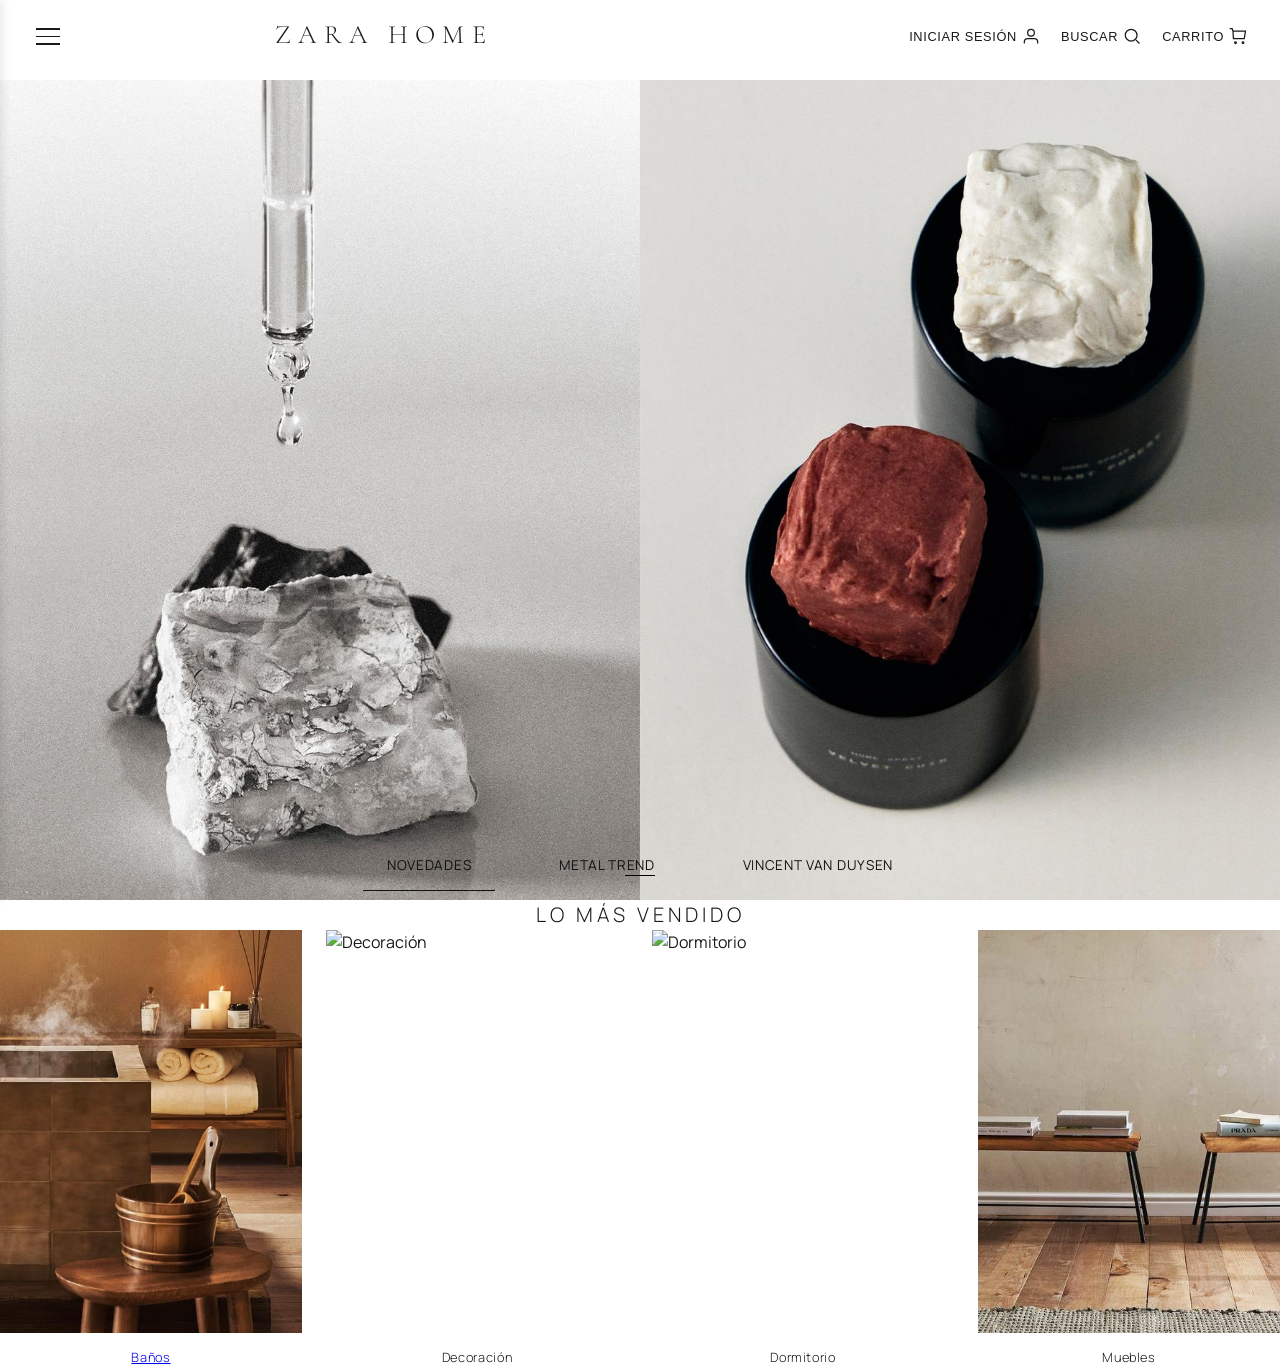
==== commit 10201c7f: "10/03/2026" ====
--- a/index.html
+++ b/index.html
@@ -71,19 +71,23 @@
       </div>
         
       <div class="header-right">
-        <button class="header-icon" aria-label="Account">
+        <!--BOTON DE INICIO DE SESION-->
+        <button class="header-icon" id="loginBtn" aria-label="Account">
+          Iniciar sesión
           <svg width="20" height="20" viewBox="0 0 24 24" fill="none" stroke="currentColor" stroke-width="1.5">
             <circle cx="12" cy="8" r="4"/>
             <path d="M4 21v-2a4 4 0 014-4h8a4 4 0 014 4v2"/>
           </svg>
         </button>
         <button class="header-icon" aria-label="Search">
+          Buscar
           <svg width="20" height="20" viewBox="0 0 24 24" fill="none" stroke="currentColor" stroke-width="1.5">
             <circle cx="11" cy="11" r="7"/>
             <path d="M21 21l-4.35-4.35"/>
           </svg>
         </button>
         <button class="header-icon cart-icon" id="cartIcon" aria-label="Cart">
+          Carrito
           <svg width="20" height="20" viewBox="0 0 24 24" fill="none" stroke="currentColor" stroke-width="1.5">
             <path d="M6 6h15l-1.5 9h-13z"/>
             <circle cx="9" cy="20" r="1"/>
@@ -269,5 +273,80 @@
         display: none;
       }
     </style>
+    
+    <!-- Modal de Inicio de Sesión -->
+    <div class="auth-modal hidden" id="authModal">
+      <div class="auth-overlay" id="authOverlay"></div>
+      <div class="auth-container">
+        <button class="auth-close" id="authClose" aria-label="Cerrar">✕</button>
+        
+        <div class="auth-header">
+          <h2>Iniciar Sesión</h2>
+          <p>Introduce tus datos para acceder a tu cuenta</p>
+        </div>
+
+        <form class="auth-form" id="loginForm">
+          <div class="auth-input-group">
+            <label for="email">Email</label>
+            <input type="email" id="email" name="email" placeholder="tu@email.com" required>
+          </div>
+          
+          <div class="auth-input-group">
+            <label for="password">Contraseña</label>
+            <input type="password" id="password" name="password" placeholder="••••••••" required>
+          </div>
+
+          <button type="submit" class="auth-submit-btn">Entrar</button>
+          
+          <div class="auth-footer">
+            <a href="#" class="auth-link">¿Olvidaste tu contraseña?</a>
+            <span>¿No tienes cuenta? <a href="#" class="auth-link">Regístrate</a></span>
+          </div>
+        </form>
+      </div>
+    </div>
+
+    <script>
+      // Manejar apertura y cierre del modal de login
+      const loginBtn = document.getElementById("loginBtn");
+      const authModal = document.getElementById("authModal");
+      const authClose = document.getElementById("authClose");
+      const authOverlay = document.getElementById("authOverlay");
+      const loginForm = document.getElementById("loginForm");
+
+      // Abrir modal
+      loginBtn?.addEventListener("click", () => {
+        authModal.classList.remove("hidden");
+        document.body.style.overflow = "hidden";
+      });
+
+      // Cerrar modal
+      function closeAuthModal() {
+        authModal.classList.add("hidden");
+        document.body.style.overflow = "";
+      }
+
+      authClose?.addEventListener("click", closeAuthModal);
+      authOverlay?.addEventListener("click", closeAuthModal);
+
+      // Cerrar con ESC
+      document.addEventListener("keydown", (e) => {
+        if (e.key === "Escape" && !authModal.classList.contains("hidden")) {
+          closeAuthModal();
+        }
+      });
+
+      // Manejar envío del formulario
+      loginForm?.addEventListener("submit", (e) => {
+        e.preventDefault();
+        const email = document.getElementById("email").value;
+        const password = document.getElementById("password").value;
+        console.log("Iniciando sesión:", { email, password });
+        alert("Bienvenido " + email + "!");
+        loginForm.reset();
+        closeAuthModal();
+      });
+    </script>
+
   </body>
 </html>
--- a/css/style.css
+++ b/css/style.css
@@ -59,6 +59,16 @@
   line-height: 1.5;
   -webkit-font-smoothing: antialiased;
   -moz-osx-font-smoothing: grayscale;
+
+  /* ensure scroll is always available (Chrome/Firefox) */
+  overflow-y: auto;
+  min-height: 100vh;
+}
+
+html {
+  /* some browsers need explicit scroll property */
+  overflow-y: auto;
+  height: auto;
 }
 
 /* =========================
@@ -383,7 +393,7 @@
 
 .header-center {
   position: absolute;
-  left: 50%;
+  left: 30%;
   transform: translateX(-50%);
   display: flex;
   align-items: center;
@@ -422,6 +432,29 @@
   font-size: 0.7rem;
   margin-left: var(--spacing-xs);
 }
+/*BUSCADOR,LUPA*/
+.header-search {
+  display: flex;
+  align-items: center;
+  margin: 0 20px;
+}
+
+.header-search input {
+  padding: 8px 12px;
+  border: 1px solid var(--color-text);
+  background: transparent;
+  color: var(--color-text);
+  font-family: var(--font-secondary);
+  font-size: 12px;
+  letter-spacing: 0.05em;
+  outline: none;
+  transition: border 0.2s ease;
+}
+
+.header-search input:focus {
+  border-color: var(--color-accent);
+}
+
 /*CARD BAÑOS*/
 /* Contenedor principal de la cuadrícula */
 .productos {
@@ -443,7 +476,7 @@
 
 /* Estilo de cada Card */
 .producto-card {
-  position:relative;
+  position: relative;
   display: flex;
   flex-direction: column;
   text-align: center; /* Zara suele centrar el texto debajo */
@@ -487,65 +520,65 @@
 }
 /* Botón principal añadir */
 .add-cart-btn {
-    background-color: transparent; 
-    color: #000;                  
-    border: 1px solid #000;       
-    padding: 10px 20px;           
-    font-family: inherit;         
-    font-size: 12px;
-    text-transform: uppercase;   
-    letter-spacing: 1.5px;        
-    cursor: pointer;
-    width: 100%;                  /* Que ocupe todo el ancho de la card */
-   
-    transition: all 0.3s ease;   
+  background-color: transparent;
+  color: #000;
+  border: 1px solid #000;
+  padding: 10px 20px;
+  font-family: inherit;
+  font-size: 12px;
+  text-transform: uppercase;
+  letter-spacing: 1.5px;
+  cursor: pointer;
+  width: 100%; /* Que ocupe todo el ancho de la card */
+
+  transition: all 0.3s ease;
 }
 
 /* Efecto al pasar el ratón (Hover) */
 .add-cart-btn:hover {
-    background-color: hsla(0, 3%, 37%, 0.907);       
-    color: #fff;               
+  background-color: hsla(0, 3%, 37%, 0.907);
+  color: #fff;
 }
 /* Tipografía Zara Home */
 .info h3 {
   font-size: 14px;
-    font-weight: 400;
-    margin-top: 15px;
-    text-transform: uppercase;
+  font-weight: 400;
+  margin-top: 15px;
+  text-transform: uppercase;
 }
 /*corazon de card*/
 /* --- Estilos del Botón del Corazón (Esquina superior derecha) --- */
 .wishlist-btn {
-  position: absolute; 
-  top: 15px;          
-  right: 15px;      
-  
+  position: absolute;
+  top: 15px;
+  right: 15px;
+
   /* Crear el cuadrado gris limpio */
-  width: 36px;         /* Tamaño del cuadrado */
+  width: 36px; /* Tamaño del cuadrado */
   height: 36px;
-  background-color: #e8dede; 
-  border: 1px solid #5b5656; 
-  border-radius: 4px; 
-  
+  background-color: #e8dede;
+  border: 1px solid #5b5656;
+  border-radius: 4px;
+
   /* Alinear el icono del corazón en el centro */
   display: flex;
   justify-content: center;
   align-items: center;
-  
+
   /* Estilo del icono del corazón */
-  font-size: 20px;     /* Tamaño del corazón */
-  color: #333;         /* Color del icono outline */
+  font-size: 20px; /* Tamaño del corazón */
+  color: #333; /* Color del icono outline */
   cursor: pointer;
   transition: all 0.3s ease;
   padding: 0;
-  z-index: 10;        
+  z-index: 10;
 }
 
 /* Interacción al pasar el ratón por el corazón */
 .wishlist-btn:hover {
-  background-color: #e0e0e0; 
-  color: #000;              
-  transform: scale(1.05);   
+  background-color: #e0e0e0;
+  color: #000;
+  transform: scale(1.05);
 }
 /* =========================
    MAIN CONTENT
@@ -698,7 +731,7 @@
   display: flex;
   align-items: center;
   justify-content: center;
-  color: var(--color-black);
+  color: var(--color-text);
   opacity: 0;
   transition: opacity var(--transition-base);
 }
@@ -863,14 +896,6 @@
 /* =========================
    SEARCH & FILTER SECTION
    ========================= */
-
-.search-section {
-  padding: 20px;
-  display: flex;
-  justify-content: center;
-  background-color: #f9f9f9;
-  border-bottom: 1px solid var(--color-border);
-}
 
 .search-input {
   width: 100%;
@@ -993,9 +1018,15 @@
   color: white;
   border-color: var(--color-accent);
 }
-
 .add-cart-btn:active {
+  background-color: transparent !important; /* evita el fondo negro */
+  color: var(--color-text) !important;
+  border-color: var(--color-text) !important;
   transform: scale(0.98);
+}
+.add-cart-btn:focus {
+  outline: none;
+  background-color: transparent;
 }
 
 /* =========================
@@ -1115,6 +1146,26 @@
 .cart-item-price {
   font-weight: 600;
   margin-top: 4px;
+}
+
+/* botón de eliminar en el carrito */
+.remove-cart-btn {
+  background: none;
+  border: none;
+  color: var(--color-text-light);
+  font-size: 16px;
+  cursor: pointer;
+  padding: 0;
+  margin-left: 8px;
+  transition: color var(--transition-fast);
+}
+
+.remove-cart-btn:hover {
+  color: #000;
+}
+
+.remove-cart-btn:focus {
+  outline: 2px solid var(--color-accent);
 }
 
 .cart-empty {
@@ -1215,7 +1266,7 @@
   height: 40px;
   background-color: rgba(255, 255, 255, 0.9);
   border: 1px solid var(--color-border);
-  border-radius: 50%;
+  border-radius: 8px;
   display: flex;
   justify-content: center;
   align-items: center;
@@ -1233,9 +1284,9 @@
 }
 
 .wishlist-btn.filled {
-  color: #e74c3c;
+  color: black;
   background-color: white;
-  border-color: #e74c3c;
+  border-color: black;
 }
 
 /* =========================
@@ -1311,7 +1362,6 @@
   .header,
   .hero-nav,
   .modal-overlay,
-  .search-section,
   .cart-summary {
     display: none;
   }
@@ -1321,3 +1371,359 @@
     page-break-inside: avoid;
   }
 }
+
+/* =========================
+   ESTILOS DEL MODAL DE LOGIN
+   ========================= */
+
+.auth-modal {
+  position: fixed;
+  top: 0;
+  left: 0;
+  width: 100%;
+  height: 100%;
+  z-index: var(--z-modal);
+  display: flex;
+  align-items: center;
+  justify-content: center;
+  backdrop-filter: blur(5px);
+}
+
+.auth-modal.hidden {
+  display: none;
+}
+
+.auth-overlay {
+  position: absolute;
+  top: 0;
+  left: 0;
+  width: 100%;
+  height: 100%;
+  background-color: rgba(0, 0, 0, 0.5);
+  cursor: pointer;
+}
+
+.auth-container {
+  position: relative;
+  background: white;
+  border-radius: 8px;
+  max-width: 400px;
+  width: 90%;
+  padding: 40px;
+  box-shadow: var(--shadow-lg);
+  animation: slideUp 0.3s ease;
+  z-index: 1001;
+}
+
+@keyframes slideUp {
+  from {
+    opacity: 0;
+    transform: translateY(20px);
+  }
+  to {
+    opacity: 1;
+    transform: translateY(0);
+  }
+}
+
+.auth-close {
+  position: absolute;
+  top: 16px;
+  right: 16px;
+  background: none;
+  border: none;
+  font-size: 24px;
+  cursor: pointer;
+  color: var(--color-text-light);
+  padding: 8px;
+  display: flex;
+  align-items: center;
+  justify-content: center;
+  width: 32px;
+  height: 32px;
+  border-radius: 4px;
+  transition: all var(--transition-fast);
+}
+
+.auth-close:hover {
+  background-color: var(--color-border-light);
+  color: var(--color-text);
+}
+
+.auth-header {
+  text-align: center;
+  margin-bottom: 32px;
+}
+
+.auth-header h2 {
+  font-family: var(--font-primary);
+  font-size: 28px;
+  margin-bottom: 8px;
+  font-weight: 500;
+  letter-spacing: 2px;
+}
+
+.auth-header p {
+  color: var(--color-text-light);
+  font-size: 14px;
+}
+
+.auth-form {
+  display: flex;
+  flex-direction: column;
+}
+
+.auth-input-group {
+  margin-bottom: 20px;
+  display: flex;
+  flex-direction: column;
+}
+
+.auth-input-group label {
+  font-size: 12px;
+  font-weight: 600;
+  margin-bottom: 8px;
+  text-transform: uppercase;
+  letter-spacing: 1px;
+  color: var(--color-text);
+}
+
+.auth-input-group input {
+  padding: 12px 16px;
+  border: 1px solid var(--color-border);
+  border-radius: 4px;
+  font-family: var(--font-secondary);
+  font-size: 14px;
+  transition: border-color var(--transition-fast);
+}
+
+.auth-input-group input:focus {
+  outline: none;
+  border-color: var(--color-accent);
+  box-shadow: 0 0 0 3px rgba(0, 0, 0, 0.05);
+}
+
+.auth-submit-btn {
+  padding: 14px 24px;
+  background-color: var(--color-accent);
+  color: white;
+  border: 1px solid var(--color-accent);
+  border-radius: 4px;
+  font-family: var(--font-secondary);
+  font-size: 14px;
+  font-weight: 600;
+  text-transform: uppercase;
+  letter-spacing: 1.5px;
+  cursor: pointer;
+  margin-bottom: 20px;
+  transition: all var(--transition-fast);
+}
+
+.auth-submit-btn:hover {
+  background-color: #222;
+  border-color: #222;
+}
+
+.auth-submit-btn:active {
+  transform: scale(0.98);
+}
+
+.auth-footer {
+  display: flex;
+  flex-direction: column;
+  gap: 16px;
+  font-size: 13px;
+  text-align: center;
+}
+
+.auth-link {
+  color: var(--color-text);
+  text-decoration: none;
+  border-bottom: 1px solid transparent;
+  transition: border-color var(--transition-fast);
+}
+
+.auth-link:hover {
+  border-bottom-color: var(--color-text);
+}
+
+/* Responsive */
+@media (max-width: 480px) {
+  .auth-container {
+    width: 95%;
+    padding: 24px;
+  }
+
+  .auth-header h2 {
+    font-size: 20px;
+  }
+
+  .auth-input-group input {
+    font-size: 16px; /* Evita zoom en iOS */
+  }
+}
+
+
+
+/* =========================
+   SEARCH & FILTER STYLES
+   ========================= */
+
+.search-filter-section {
+  display: flex;
+  flex-direction: column;
+  gap: 20px;
+  padding: 30px 20px;
+  background-color: #fafafa;
+  border-bottom: 1px solid var(--color-border);
+  margin-top: 20px;
+}
+
+.search-container {
+  display: flex;
+  align-items: center;
+  position: relative;
+  max-width: 600px;
+  margin: 0 auto;
+  width: 100%;
+}
+
+.search-input {
+  width: 100%;
+  padding: 12px 16px 12px 40px;
+  border: 1px solid var(--color-border);
+  border-radius: 4px;
+  font-family: var(--font-secondary);
+  font-size: 14px;
+  transition: all var(--transition-fast);
+}
+
+.search-input:focus {
+  outline: none;
+  border-color: var(--color-text);
+  box-shadow: 0 0 0 2px rgba(0, 0, 0, 0.05);
+}
+
+.search-input::placeholder {
+  color: var(--color-text-lighter);
+}
+
+.search-container svg {
+  position: absolute;
+  left: 12px;
+  top: 50%;
+  transform: translateY(-50%);
+  color: var(--color-text-lighter);
+  pointer-events: none;
+}
+
+.filters-container {
+  display: flex;
+  align-items: center;
+  gap: 16px;
+  flex-wrap: wrap;
+  justify-content: center;
+  max-width: 900px;
+  margin: 0 auto;
+  width: 100%;
+}
+
+.filter-group {
+  display: flex;
+  align-items: center;
+  gap: 8px;
+}
+
+.filter-group label {
+  font-size: 12px;
+  font-weight: 500;
+  text-transform: uppercase;
+  letter-spacing: 0.05em;
+  color: var(--color-text);
+  white-space: nowrap;
+}
+
+.filter-select {
+  padding: 8px 12px;
+  border: 1px solid var(--color-border);
+  border-radius: 4px;
+  font-family: var(--font-secondary);
+  font-size: 12px;
+  background-color: white;
+  cursor: pointer;
+  transition: all var(--transition-fast);
+  min-width: 150px;
+}
+
+.filter-select:hover {
+  border-color: var(--color-text);
+}
+
+.filter-select:focus {
+  outline: none;
+  border-color: var(--color-text);
+  box-shadow: 0 0 0 2px rgba(0, 0, 0, 0.05);
+}
+
+.filter-select option {
+  padding: 8px;
+  background-color: white;
+  color: var(--color-text);
+}
+
+.reset-btn {
+  display: flex;
+  align-items: center;
+  gap: 6px;
+  padding: 8px 16px;
+  background-color: transparent;
+  border: 1px solid var(--color-text);
+  border-radius: 4px;
+  font-family: var(--font-secondary);
+  font-size: 12px;
+  font-weight: 500;
+  text-transform: uppercase;
+  letter-spacing: 0.05em;
+  color: var(--color-text);
+  cursor: pointer;
+  transition: all var(--transition-fast);
+  white-space: nowrap;
+}
+
+.reset-btn:hover {
+  background-color: var(--color-text);
+  color: white;
+}
+
+.reset-btn svg {
+  width: 14px;
+  height: 14px;
+}
+
+/* Responsive */
+@media (max-width: 768px) {
+  .search-filter-section {
+    padding: 20px 16px;
+    gap: 16px;
+  }
+
+  .filters-container {
+    flex-direction: column;
+    gap: 12px;
+  }
+
+  .filter-group {
+    width: 100%;
+    flex-direction: column;
+    align-items: flex-start;
+  }
+
+  .filter-select {
+    width: 100%;
+  }
+
+  .reset-btn {
+    width: 100%;
+    justify-content: center;
+  }
+}
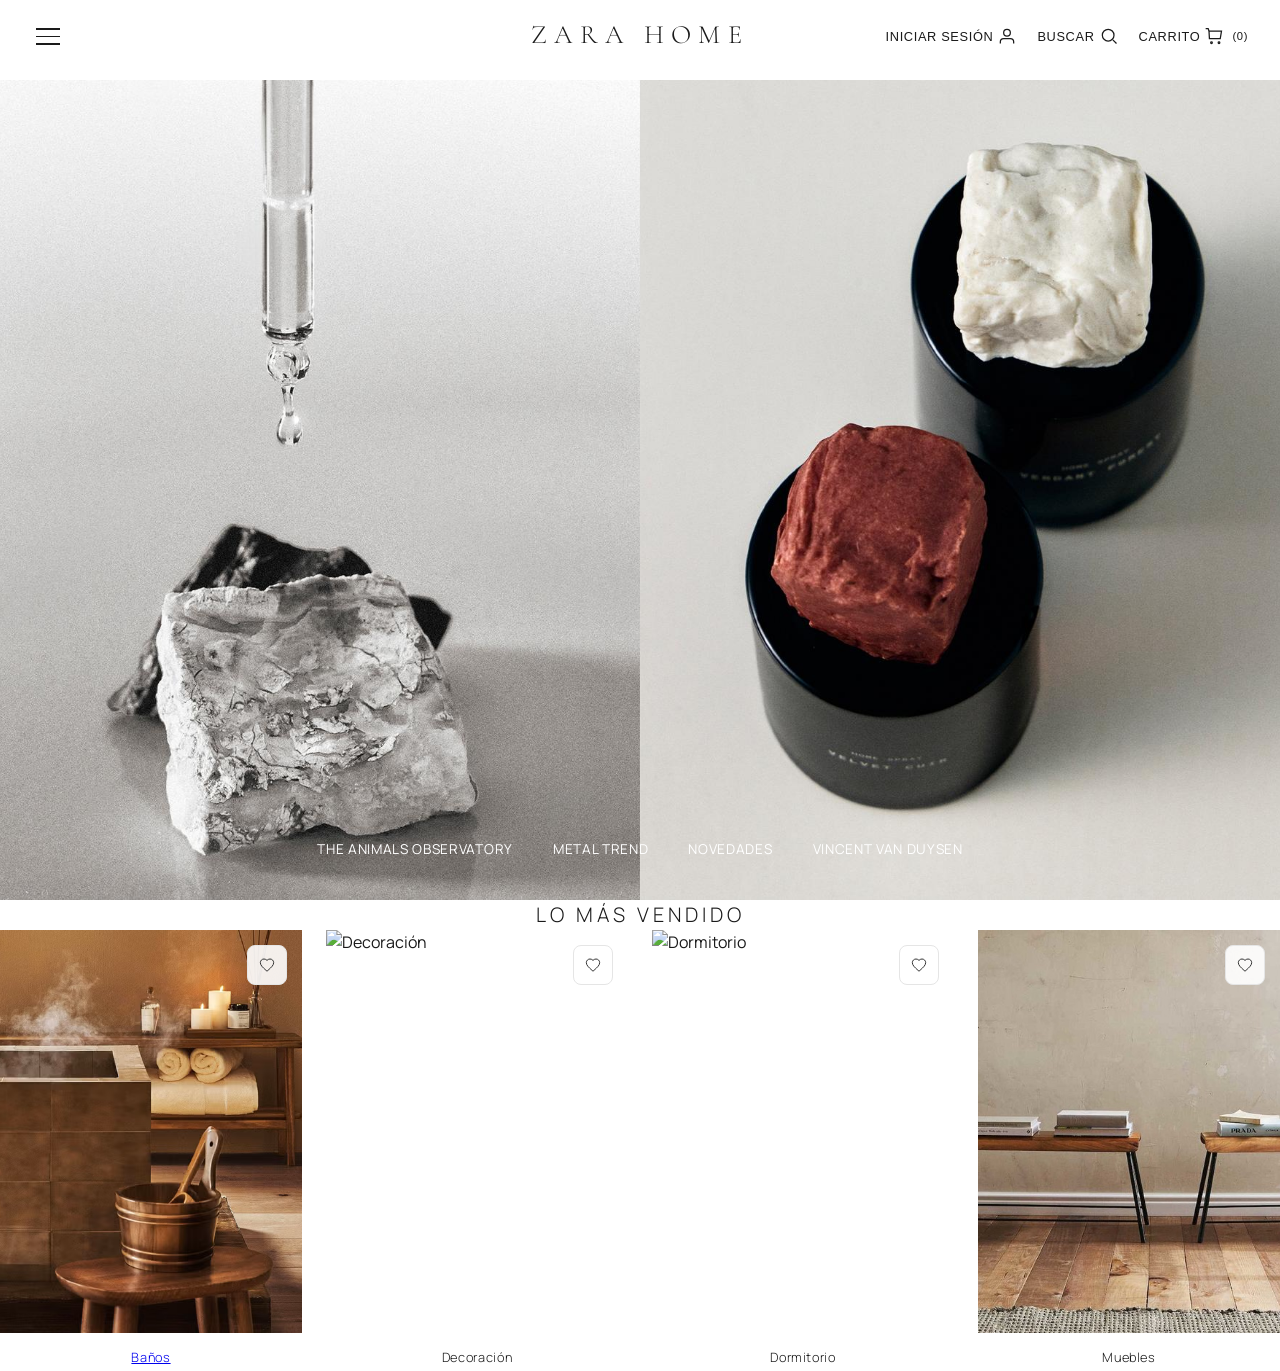
==== commit 664dd178: "26/03/2026" ====
--- a/index.html
+++ b/index.html
@@ -21,7 +21,7 @@
     />
     <link rel="stylesheet" href="./css/style.css" />
     <script defer src="./js/app.js"></script>
-  </head>
+  </head> 
 
   <body>
     <!-- Country Selection Modal -->
@@ -72,22 +72,19 @@
         
       <div class="header-right">
         <!--BOTON DE INICIO DE SESION-->
-        <button class="header-icon" id="loginBtn" aria-label="Account">
-          Iniciar sesión
+        <button class="header-icon" id="loginBtn" >Iniciar sesión
           <svg width="20" height="20" viewBox="0 0 24 24" fill="none" stroke="currentColor" stroke-width="1.5">
             <circle cx="12" cy="8" r="4"/>
             <path d="M4 21v-2a4 4 0 014-4h8a4 4 0 014 4v2"/>
           </svg>
         </button>
-        <button class="header-icon" aria-label="Search">
-          Buscar
+        <button class="header-icon" >Buscar
           <svg width="20" height="20" viewBox="0 0 24 24" fill="none" stroke="currentColor" stroke-width="1.5">
             <circle cx="11" cy="11" r="7"/>
             <path d="M21 21l-4.35-4.35"/>
           </svg>
         </button>
-        <button class="header-icon cart-icon" id="cartIcon" aria-label="Cart">
-          Carrito
+        <button class="header-icon cart-icon" id="cartIcon" > Carrito
           <svg width="20" height="20" viewBox="0 0 24 24" fill="none" stroke="currentColor" stroke-width="1.5">
             <path d="M6 6h15l-1.5 9h-13z"/>
             <circle cx="9" cy="20" r="1"/>
@@ -118,20 +115,32 @@
 
       <!-- Menú desplegable (oculto inicialmente) -->
         <div class="dropdown-menu" id="dropdownMenu">
-          <nav class="dropdown-nav">
+          <button class="menu-close" id="closeMenu" aria-label="Cerrar menú">
+    ✕
+  </button
+          <nav class="dropdown-nav" aria-label="Navegación principal">
             <ul class="dropdown-list">
-              <li><a href="/novedades">NOVEDADES</a></li>
-              <li><a href="/dormitorio">DORMITORIO</a></li>
-              <li><a href="/decoracion">DECORACIÓN</a></li>
-              <li><a href="/muebles">MUEBLES</a></li>
-              <li><a href="/cocina-y-comedor">COCINA Y COMEDOR</a></li>
-              <li><a href="./banos.html">BAÑO</a></li>
-              <li><a href="/fragancias">FRAGANCIAS</a></li>
-              <li><a href="/ninos-y-bebes">NIÑOS Y BEBÉS</a></li>
-              <li><a href="/special-prices">SPECIAL PRICES</a></li>
+              <li><a href="#">NOVEDADES</a></li>
+              <li><a href="#">THE ANIMALS OBSERVATORY</a></li>
+              <br/>
+              <li><a href="#">VINCENT VAN DUYSEN</a></li>
+              <br/>
+              <li><a href="#">DORMITORIO</a></li>
+              <li><a href="#">DECORACIÓN</a></li>
+              <li><a href="#">MUEBLES</a></li>
+              <li><a href="#">COCINA Y COMEDOR</a></li>
+              <li><a href="./banos.html" class="close-on-click">BAÑO</a></li>
+              <li><a href="#">FRAGANCIAS</a></li>
+              <li><a href="#">NIÑOS Y BEBÉS</a></li>
+              <br/>
+              <li><a href="#">SPECIAL PRICES</a></li>
+              <li><a href="#">EASTER COLLECTION</a></li>
               <li class="dropdown-divider"></li>
-              <li><a href="/ayuda">AYUDA</a></li>
-              <li><a href="/contacto">CONTACTO</a></li>
+              <li><a href="#">AYUDA</a></li>
+              <li><a href="#">CONTACTO</a></li>
+              <li><a href="#">Camas</a></li>
+
+
             </ul>
           </nav>
         </div>
@@ -160,20 +169,29 @@
           <ul class="hero-nav-list">
             <li>
               <a
-                href="/novedades"
+                href="/the-animals-observatory"
                 class="hero-nav-link active"
-                data-image="./img/cosmetica_01.jpg"
+                data-image="./img/animalObservatory.jpg"
               >
-                NOVEDADES
+                THE ANIMALS OBSERVATORY
               </a>
             </li>
-            <li>
+             <li>
               <a
                 href="/metal-trend"
                 class="hero-nav-link"
                 data-image="./img/260219_metal_trend.jpg"
               >
                 METAL TREND
+              </a>
+            </li>
+            <li>
+              <a
+                href="/novedades"
+                class="hero-nav-link active"
+                data-image="./img/cosmetica_01.jpg"
+              >
+                NOVEDADES
               </a>
             </li>
             <li>
@@ -198,7 +216,7 @@
           <article class="product-card">
             <div class="product-image-wrapper">
               <img src="./img/baños.png" alt="Baños" class="product-image" />
-              <button class="product-wishlist">
+              <button class="wishlist-btn">
                 <svg width="16" height="16" viewBox="0 0 24 24" fill="none" stroke="currentColor" stroke-width="1.5">
                   <path d="M12 21.35l-1.45-1.32C5.4 15.36 2 12.28 2 8.5 2 5.42 4.42 3 7.5 3c1.74 0 3.41.81 4.5 2.09C13.09 3.81 14.76 3 16.5 3 19.58 3 22 5.42 22 8.5c0 3.78-3.4 6.86-8.55 11.54L12 21.35z"/>
                 </svg>
@@ -212,7 +230,7 @@
           <article class="product-card">
             <div class="product-image-wrapper">
               <img src="https://images.unsplash.com/photo-1603006905003-be475563bc59?w=600&h=800&fit=crop&q=80" alt="Decoración" class="product-image" />
-              <button class="product-wishlist">
+              <button class="wishlist-btn">
                 <svg width="16" height="16" viewBox="0 0 24 24" fill="none" stroke="currentColor" stroke-width="1.5">
                   <path d="M12 21.35l-1.45-1.32C5.4 15.36 2 12.28 2 8.5 2 5.42 4.42 3 7.5 3c1.74 0 3.41.81 4.5 2.09C13.09 3.81 14.76 3 16.5 3 19.58 3 22 5.42 22 8.5c0 3.78-3.4 6.86-8.55 11.54L12 21.35z"/>
                 </svg>
@@ -225,7 +243,7 @@
           <article class="product-card">
             <div class="product-image-wrapper">
               <img src="https://images.unsplash.com/photo-1616627561839-074385245ff6?w=600&h=800&fit=crop&q=80" alt="Dormitorio" class="product-image" />
-              <button class="product-wishlist">
+              <button class="wishlist-btn">
                 <svg width="16" height="16" viewBox="0 0 24 24" fill="none" stroke="currentColor" stroke-width="1.5">
                   <path d="M12 21.35l-1.45-1.32C5.4 15.36 2 12.28 2 8.5 2 5.42 4.42 3 7.5 3c1.74 0 3.41.81 4.5 2.09C13.09 3.81 14.76 3 16.5 3 19.58 3 22 5.42 22 8.5c0 3.78-3.4 6.86-8.55 11.54L12 21.35z"/>
                 </svg>
@@ -238,7 +256,7 @@
           <article class="product-card">
             <div class="product-image-wrapper">
               <img src="./img/muebles.png" alt="Muebles" class="product-image" />
-              <button class="product-wishlist">
+              <button class="wishlist-btn">
                 <svg width="16" height="16" viewBox="0 0 24 24" fill="none" stroke="currentColor" stroke-width="1.5">
                   <path d="M12 21.35l-1.45-1.32C5.4 15.36 2 12.28 2 8.5 2 5.42 4.42 3 7.5 3c1.74 0 3.41.81 4.5 2.09C13.09 3.81 14.76 3 16.5 3 19.58 3 22 5.42 22 8.5c0 3.78-3.4 6.86-8.55 11.54L12 21.35z"/>
                 </svg>
@@ -349,4 +367,4 @@
     </script>
 
   </body>
-</html>+</html>
--- a/css/style.css
+++ b/css/style.css
@@ -50,6 +50,8 @@
 html {
   font-size: 16px;
   scroll-behavior: smooth;
+  overflow-y: auto;
+  height: auto;
 }
 
 body {
@@ -65,11 +67,7 @@
   min-height: 100vh;
 }
 
-html {
-  /* some browsers need explicit scroll property */
-  overflow-y: auto;
-  height: auto;
-}
+
 
 /* =========================
    UTILIDADES
@@ -122,11 +120,12 @@
   width: 100%;
   height: 100%;
   background: rgba(0, 0, 0, 0);
-  z-index: 5001;
-}
-
-.menu-overlay.hidden {
+  z-index: 5000;
   display: none;
+}
+
+.menu-overlay.active {
+  display: block;
 }
 /* Evitar scroll cuando el menú está abierto */
 body.menu-open {
@@ -151,6 +150,26 @@
   background-color: var(--color-text);
   transition: all var(--transition-fast);
 }
+/*Boton de cerrar y abrir menu(x)*/
+.menu-close {
+  position: absolute;
+  top: 20px;
+  right: 20px;
+
+  background: none;
+  border: none;
+  font-size: 20px;
+  cursor: pointer;
+
+  color: #000;
+  font-size: 24px;
+  font-weight: 300;
+}
+
+/* efecto hover suave */
+.menu-close:hover {
+  opacity: 0.6;
+}
 /* Animación cuando está abierto */
 .hamburger-btn.active span:nth-child(1) {
   transform: rotate(45deg) translate(5px, 5px);
@@ -163,7 +182,7 @@
 .hamburger-btn.active span:nth-child(3) {
   transform: rotate(-45deg) translate(7px, -7px);
 }
-/* PANEL LATERAL (MENÚ HAMBURGUESA)copi */
+/* PANEL LATERAL (MENÚ HAMBURGUESA) */
 .dropdown-menu {
   position: fixed;
   top: 0;
@@ -172,11 +191,13 @@
   height: 100vh;
   background: #ffffff;
   padding: 40px 30px;
-  box-shadow: 2px 0 10px rgba(0, 0, 0, 0.1);
+
+  -webkit-overflow-scrolling: touch;
   overflow-y: auto;
   transition: left 0.35s ease;
   z-index: 6000;
   font-family: "Helvetica Neue", Arial, sans-serif;
+  
 }
 
 /* Cuando se abre */
@@ -393,7 +414,7 @@
 
 .header-center {
   position: absolute;
-  left: 30%;
+  left: 50%;
   transform: translateX(-50%);
   display: flex;
   align-items: center;
@@ -432,27 +453,31 @@
   font-size: 0.7rem;
   margin-left: var(--spacing-xs);
 }
-/*BUSCADOR,LUPA*/
-.header-search {
-  display: flex;
+
+/*BUSCADOR */
+.search-overlay {
+  position: fixed;
+  top: 0;
+  left: 0;
+  width: 100%;
+  height: 100px;
+  background: white;
+
+  display: none;
   align-items: center;
-  margin: 0 20px;
-}
-
-.header-search input {
-  padding: 8px 12px;
-  border: 1px solid var(--color-text);
-  background: transparent;
-  color: var(--color-text);
-  font-family: var(--font-secondary);
-  font-size: 12px;
-  letter-spacing: 0.05em;
-  outline: none;
-  transition: border 0.2s ease;
-}
-
-.header-search input:focus {
-  border-color: var(--color-accent);
+  justify-content: center;
+
+  z-index: 7000;
+}
+
+.search-overlay.active {
+  display: flex;
+}
+.search-overlay input {
+  width: 400px;   
+  height: 40px;   
+  font-size: 16px; 
+  padding: 10px;
 }
 
 /*CARD BAÑOS*/
@@ -480,6 +505,7 @@
   display: flex;
   flex-direction: column;
   text-align: center; /* Zara suele centrar el texto debajo */
+  width: 100%;
 }
 
 .image-wrapper {
@@ -518,26 +544,29 @@
   color: #666;
   margin-top: 5px;
 }
-/* Botón principal añadir */
+/* Botón principal añadir al carrito */
 .add-cart-btn {
+  width: 100%;
+  padding: 12px 16px;
+  margin-top: 10px;
   background-color: transparent;
-  color: #000;
-  border: 1px solid #000;
-  padding: 10px 20px;
-  font-family: inherit;
-  font-size: 12px;
-  text-transform: uppercase;
-  letter-spacing: 1.5px;
+  border: 1px solid var(--color-text);
+  color: var(--color-text);
+  font-family: var(--font-secondary);
+  font-size: 11px;
+  font-weight: 500;
+  text-transform: uppercase;
+  letter-spacing: 0.1em;
   cursor: pointer;
-  width: 100%; /* Que ocupe todo el ancho de la card */
-
-  transition: all 0.3s ease;
+  transition: all var(--transition-fast);
 }
 
 /* Efecto al pasar el ratón (Hover) */
+
 .add-cart-btn:hover {
-  background-color: hsla(0, 3%, 37%, 0.907);
-  color: #fff;
+  background-color: var(--color-accent);
+  color: white;
+  border-color: var(--color-accent);
 }
 /* Tipografía Zara Home */
 .info h3 {
@@ -546,40 +575,8 @@
   margin-top: 15px;
   text-transform: uppercase;
 }
-/*corazon de card*/
-/* --- Estilos del Botón del Corazón (Esquina superior derecha) --- */
-.wishlist-btn {
-  position: absolute;
-  top: 15px;
-  right: 15px;
-
-  /* Crear el cuadrado gris limpio */
-  width: 36px; /* Tamaño del cuadrado */
-  height: 36px;
-  background-color: #e8dede;
-  border: 1px solid #5b5656;
-  border-radius: 4px;
-
-  /* Alinear el icono del corazón en el centro */
-  display: flex;
-  justify-content: center;
-  align-items: center;
-
-  /* Estilo del icono del corazón */
-  font-size: 20px; /* Tamaño del corazón */
-  color: #333; /* Color del icono outline */
-  cursor: pointer;
-  transition: all 0.3s ease;
-  padding: 0;
-  z-index: 10;
-}
-
-/* Interacción al pasar el ratón por el corazón */
-.wishlist-btn:hover {
-  background-color: #e0e0e0;
-  color: #000;
-  transform: scale(1.05);
-}
+
+
 /* =========================
    MAIN CONTENT
    ========================= */
@@ -593,12 +590,7 @@
   margin-top: 100px;
   padding: 20px;
 }
-/* Estilo de la Card */
-.producto-card {
-  width: 100%;
-  display: flex;
-  flex-direction: column;
-}
+
 /* =========================
    HERO SECTION
    ========================= */
@@ -620,14 +612,16 @@
 
 .hero-nav {
   position: absolute;
-  bottom: 40px; /* o donde lo quieras */
+  bottom: 40px; 
   left: 50%;
   transform: translateX(-50%);
-  background: transparent; /* elimina fondo blanco */
-  width: 100%;
+  background: transparent; 
   display: flex;
   justify-content: center;
   overflow: visible !important;
+  width: 90%;
+  overflow-x: auto;
+  -webkit-overflow-scrolling: touch;
 }
 
 .hero-nav-list {
@@ -637,11 +631,13 @@
   list-style: none;
   padding: 0;
   margin: 0;
+ 
 }
 
 .hero-nav-link {
   text-decoration: none;
-  color: #111;
+  border-bottom: none;
+  color:white;
   font-size: 0.85rem;
   letter-spacing: 0.05em;
   text-transform: uppercase;
@@ -655,6 +651,7 @@
 }
 
 .hero-nav-link::after {
+  display: none;
   content: "";
   position: absolute;
   bottom: 0;
@@ -667,7 +664,8 @@
 }
 
 .hero-nav-link.active {
-  border-bottom: 1px solid #111;
+  border-bottom: none;
+  
 }
 
 .hero-nav-link.active::after {
@@ -722,27 +720,7 @@
   transform: scale(1.05);
 }
 
-.product-wishlist {
-  position: absolute;
-  top: var(--spacing-md);
-  right: var(--spacing-md);
-  width: 32px;
-  height: 32px;
-  display: flex;
-  align-items: center;
-  justify-content: center;
-  color: var(--color-text);
-  opacity: 0;
-  transition: opacity var(--transition-base);
-}
-
-.product-card:hover .product-wishlist {
-  opacity: 1;
-}
-
-.product-wishlist:hover {
-  transform: scale(1.1);
-}
+
 
 .product-info {
   text-align: left;
@@ -757,6 +735,7 @@
   line-height: 1.4;
 }
 
+
 /* =========================
    MEDIA QUERIES (RESPONSIVE)
    ========================= */
@@ -770,25 +749,6 @@
     padding: var(--spacing-md) var(--spacing-md);
     font-size: 0.7rem;
   }
-}
-
-.menu-btn {
-  display: flex;
-}
-
-.hero-nav {
-  bottom: var(--spacing-lg);
-  width: 90%;
-  overflow-x: auto;
-  -webkit-overflow-scrolling: touch;
-}
-
-.hero-nav-list {
-  padding: 0;
-}
-
-.hero-nav-link {
-  padding: var(--spacing-md) var(--spacing-lg);
 }
 
 @media (max-width: 768px) {
@@ -943,9 +903,13 @@
 }
 
 .cart-total {
-  font-size: 18px;
+  display: flex;
+  justify-content: space-between;
+  align-items: center;
+
+  font-size: 16px; 
   color: var(--color-text);
-  margin: 0;
+  margin-bottom: 16px;
 }
 
 .cart-total span {
@@ -996,38 +960,26 @@
   color: var(--color-text);
   margin: 8px 0 15px 0;
 }
-
-.add-cart-btn {
-  width: 100%;
-  padding: 12px 16px;
-  margin-top: 10px;
-  background-color: transparent;
-  border: 1px solid var(--color-text);
-  color: var(--color-text);
-  font-family: var(--font-secondary);
-  font-size: 11px;
-  font-weight: 500;
-  text-transform: uppercase;
-  letter-spacing: 0.1em;
-  cursor: pointer;
-  transition: all var(--transition-fast);
-}
-
-.add-cart-btn:hover {
+.add-cart-btn.added {
   background-color: var(--color-accent);
   color: white;
   border-color: var(--color-accent);
-}
-.add-cart-btn:active {
-  background-color: transparent !important; /* evita el fondo negro */
-  color: var(--color-text) !important;
-  border-color: var(--color-text) !important;
-  transform: scale(0.98);
-}
-.add-cart-btn:focus {
+  cursor: default;
+}
+.add-cart-btn.added:hover,
+.add-cart-btn.added:active,
+.add-cart-btn.added:focus {
+  background-color: var(--color-accent);
+  color: white;
+  border-color: var(--color-accent);
+  transform: none;
   outline: none;
-  background-color: transparent;
-}
+}
+
+
+
+
+
 
 /* =========================
    CART DROPDOWN STYLES
@@ -1181,13 +1133,9 @@
   background: var(--color-bg);
 }
 
-.cart-total {
-  display: flex;
-  justify-content: space-between;
-  align-items: center;
-  margin-bottom: 16px;
-  font-size: 14px;
-}
+
+  
+
 
 .cart-total span:last-child {
   font-weight: 600;
@@ -1253,9 +1201,17 @@
     left: 10px;
   }
 }
-
-/* =========================
-   WISHLIST BUTTON
+@media (max-width: 768px) {
+  .cart-message {
+    bottom: 10px;
+    right: 10px;
+    left: 10px;
+    border-radius: 4px;
+  }
+}
+
+/* =========================
+   WISHLIST BUTTON CORAZON
    ========================= */
 
 .wishlist-btn {
@@ -1271,15 +1227,16 @@
   justify-content: center;
   align-items: center;
   font-size: 20px;
-  color: #999;
+  color: #333;
   cursor: pointer;
   transition: all var(--transition-fast);
   z-index: 10;
   padding: 0;
 }
-
+/* Interacción al pasar el ratón por el corazón */
 .wishlist-btn:hover {
   background-color: white;
+   color: #000;   
   transform: scale(1.1);
 }
 
@@ -1287,34 +1244,6 @@
   color: black;
   background-color: white;
   border-color: black;
-}
-
-/* =========================
-   CART MESSAGE NOTIFICATION
-   ========================= */
-
-.cart-message {
-  position: fixed;
-  bottom: 20px;
-  right: 20px;
-  padding: 16px 24px;
-  background-color: var(--color-accent);
-  color: white;
-  border-radius: 4px;
-  font-size: 14px;
-  font-weight: 500;
-  box-shadow: var(--shadow-lg);
-  animation: slideUp var(--transition-normal);
-  z-index: 1000;
-}
-
-@media (max-width: 768px) {
-  .cart-message {
-    bottom: 10px;
-    right: 10px;
-    left: 10px;
-    border-radius: 4px;
-  }
 }
 
 /* =========================
@@ -1562,168 +1491,3 @@
     font-size: 16px; /* Evita zoom en iOS */
   }
 }
-
-
-
-/* =========================
-   SEARCH & FILTER STYLES
-   ========================= */
-
-.search-filter-section {
-  display: flex;
-  flex-direction: column;
-  gap: 20px;
-  padding: 30px 20px;
-  background-color: #fafafa;
-  border-bottom: 1px solid var(--color-border);
-  margin-top: 20px;
-}
-
-.search-container {
-  display: flex;
-  align-items: center;
-  position: relative;
-  max-width: 600px;
-  margin: 0 auto;
-  width: 100%;
-}
-
-.search-input {
-  width: 100%;
-  padding: 12px 16px 12px 40px;
-  border: 1px solid var(--color-border);
-  border-radius: 4px;
-  font-family: var(--font-secondary);
-  font-size: 14px;
-  transition: all var(--transition-fast);
-}
-
-.search-input:focus {
-  outline: none;
-  border-color: var(--color-text);
-  box-shadow: 0 0 0 2px rgba(0, 0, 0, 0.05);
-}
-
-.search-input::placeholder {
-  color: var(--color-text-lighter);
-}
-
-.search-container svg {
-  position: absolute;
-  left: 12px;
-  top: 50%;
-  transform: translateY(-50%);
-  color: var(--color-text-lighter);
-  pointer-events: none;
-}
-
-.filters-container {
-  display: flex;
-  align-items: center;
-  gap: 16px;
-  flex-wrap: wrap;
-  justify-content: center;
-  max-width: 900px;
-  margin: 0 auto;
-  width: 100%;
-}
-
-.filter-group {
-  display: flex;
-  align-items: center;
-  gap: 8px;
-}
-
-.filter-group label {
-  font-size: 12px;
-  font-weight: 500;
-  text-transform: uppercase;
-  letter-spacing: 0.05em;
-  color: var(--color-text);
-  white-space: nowrap;
-}
-
-.filter-select {
-  padding: 8px 12px;
-  border: 1px solid var(--color-border);
-  border-radius: 4px;
-  font-family: var(--font-secondary);
-  font-size: 12px;
-  background-color: white;
-  cursor: pointer;
-  transition: all var(--transition-fast);
-  min-width: 150px;
-}
-
-.filter-select:hover {
-  border-color: var(--color-text);
-}
-
-.filter-select:focus {
-  outline: none;
-  border-color: var(--color-text);
-  box-shadow: 0 0 0 2px rgba(0, 0, 0, 0.05);
-}
-
-.filter-select option {
-  padding: 8px;
-  background-color: white;
-  color: var(--color-text);
-}
-
-.reset-btn {
-  display: flex;
-  align-items: center;
-  gap: 6px;
-  padding: 8px 16px;
-  background-color: transparent;
-  border: 1px solid var(--color-text);
-  border-radius: 4px;
-  font-family: var(--font-secondary);
-  font-size: 12px;
-  font-weight: 500;
-  text-transform: uppercase;
-  letter-spacing: 0.05em;
-  color: var(--color-text);
-  cursor: pointer;
-  transition: all var(--transition-fast);
-  white-space: nowrap;
-}
-
-.reset-btn:hover {
-  background-color: var(--color-text);
-  color: white;
-}
-
-.reset-btn svg {
-  width: 14px;
-  height: 14px;
-}
-
-/* Responsive */
-@media (max-width: 768px) {
-  .search-filter-section {
-    padding: 20px 16px;
-    gap: 16px;
-  }
-
-  .filters-container {
-    flex-direction: column;
-    gap: 12px;
-  }
-
-  .filter-group {
-    width: 100%;
-    flex-direction: column;
-    align-items: flex-start;
-  }
-
-  .filter-select {
-    width: 100%;
-  }
-
-  .reset-btn {
-    width: 100%;
-    justify-content: center;
-  }
-}
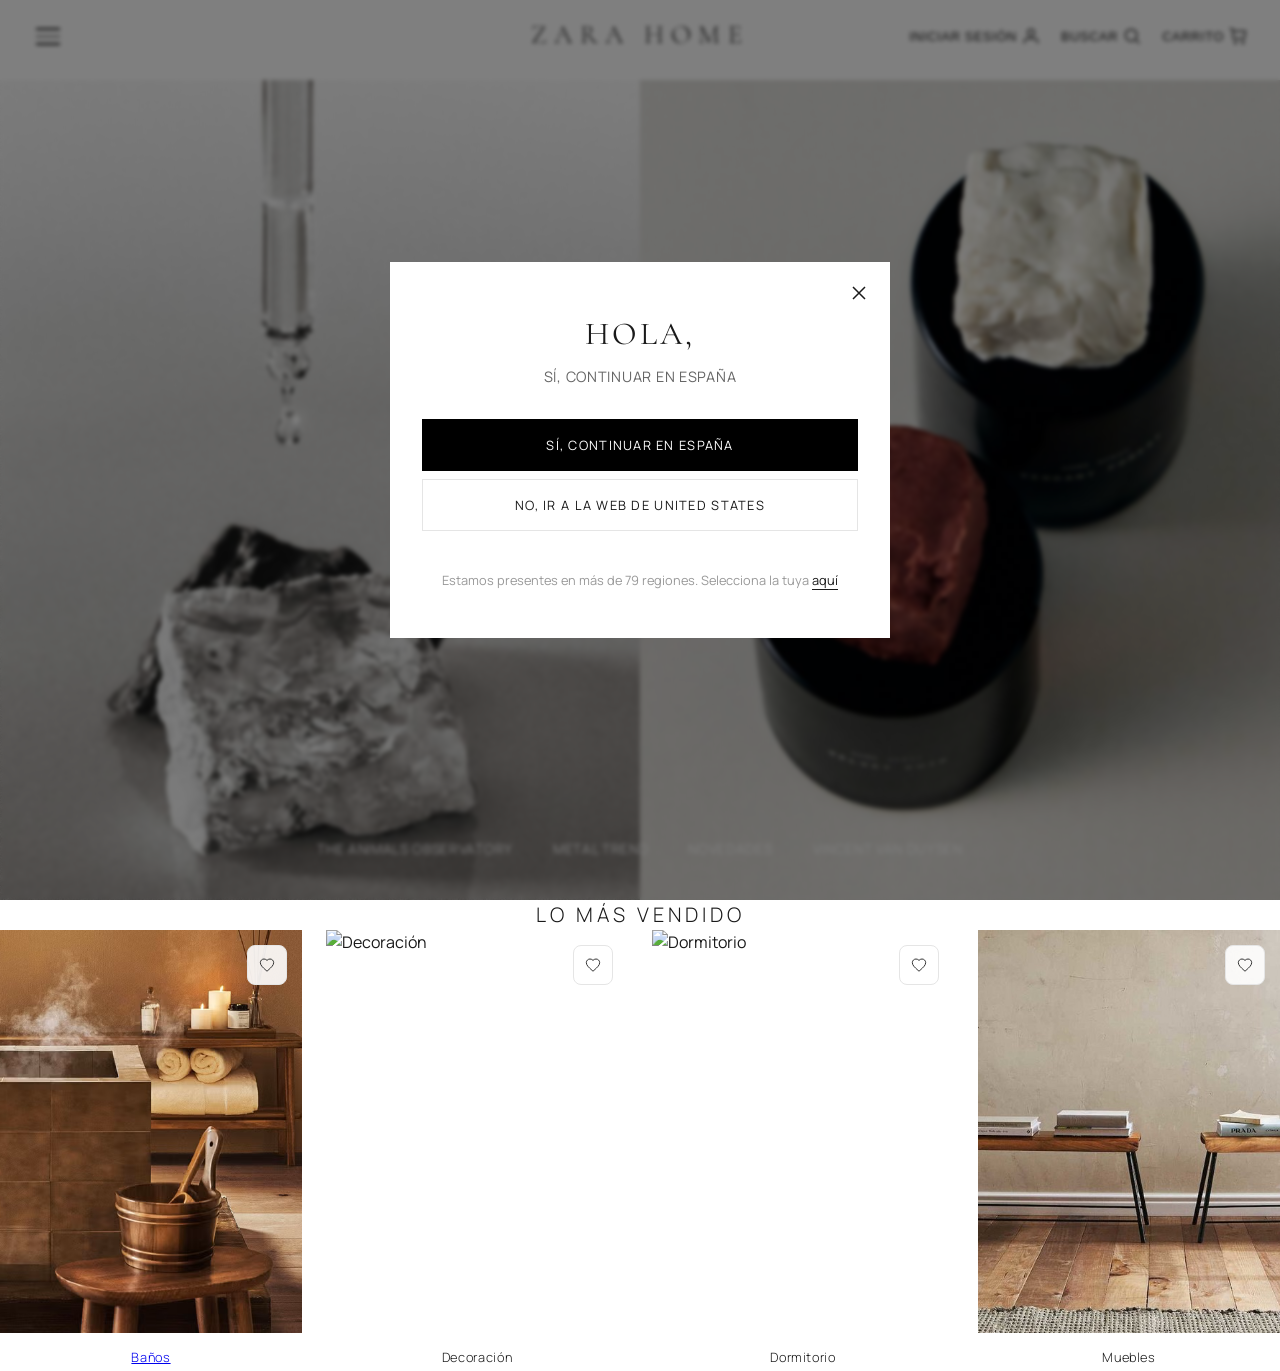
==== commit eed06a31: "Back-end - 13/04/2026" ====
--- a/index.html
+++ b/index.html
@@ -42,7 +42,7 @@
           <button class="modal-btn modal-btn-primary" id="continueBtn">
             SÍ, CONTINUAR EN ESPAÑA
           </button>
-          <button class="modal-btn modal-btn-secondary">
+          <button class="modal-btn modal-btn-secondary" id="goToUS">
             NO, IR A LA WEB DE UNITED STATES
           </button>
           <p class="modal-note">
@@ -292,79 +292,56 @@
       }
     </style>
     
-    <!-- Modal de Inicio de Sesión -->
+    <!-- Modal de Inicio de Sesión / Registro -->
     <div class="auth-modal hidden" id="authModal">
       <div class="auth-overlay" id="authOverlay"></div>
       <div class="auth-container">
         <button class="auth-close" id="authClose" aria-label="Cerrar">✕</button>
         
         <div class="auth-header">
-          <h2>Iniciar Sesión</h2>
-          <p>Introduce tus datos para acceder a tu cuenta</p>
-        </div>
-
+          <h2 id="authTitle">Iniciar Sesión</h2>
+          <p id="authSubtitle">Inicia sesión con tu correo electrónico o regístrate para hacerte Miembro de Zara Home.</p>
+        </div>
+
+        <!-- FORM LOGIN -->
         <form class="auth-form" id="loginForm">
           <div class="auth-input-group">
-            <label for="email">Email</label>
-            <input type="email" id="email" name="email" placeholder="tu@email.com" required>
-          </div>
-          
+            <label for="email">Correo electrónico</label>
+            <input type="email" id="email" name="email" placeholder="Correo electrónico" required>
+          </div>
           <div class="auth-input-group">
             <label for="password">Contraseña</label>
             <input type="password" id="password" name="password" placeholder="••••••••" required>
           </div>
-
-          <button type="submit" class="auth-submit-btn">Entrar</button>
-          
+          <div id="loginError" style="color:red;font-size:13px;margin-bottom:8px;display:none;"></div>
+          <button type="submit" class="auth-submit-btn">CONTINUAR</button>
           <div class="auth-footer">
-            <a href="#" class="auth-link">¿Olvidaste tu contraseña?</a>
-            <span>¿No tienes cuenta? <a href="#" class="auth-link">Regístrate</a></span>
+            <span>¿No tienes cuenta? <a href="#" class="auth-link" id="switchToRegister">Regístrate</a></span>
           </div>
         </form>
+
+        <!-- FORM REGISTRO -->
+        <form class="auth-form hidden" id="registerForm">
+          <div class="auth-input-group">
+            <label for="regName">Nombre</label>
+            <input type="text" id="regName" placeholder="Tu nombre completo" required>
+          </div>
+          <div class="auth-input-group">
+            <label for="regEmail">Correo electrónico</label>
+            <input type="email" id="regEmail" placeholder="Correo electrónico" required>
+          </div>
+          <div class="auth-input-group">
+            <label for="regPassword">Contraseña</label>
+            <input type="password" id="regPassword" placeholder="Mínimo 8 caracteres" required>
+          </div>
+          <div id="registerError" style="color:red;font-size:13px;margin-bottom:8px;display:none;"></div>
+          <button type="submit" class="auth-submit-btn">CREAR CUENTA</button>
+          <div class="auth-footer">
+            <span>¿Ya tienes cuenta? <a href="#" class="auth-link" id="switchToLogin">Inicia sesión</a></span>
+          </div>
+        </form>
       </div>
     </div>
-
-    <script>
-      // Manejar apertura y cierre del modal de login
-      const loginBtn = document.getElementById("loginBtn");
-      const authModal = document.getElementById("authModal");
-      const authClose = document.getElementById("authClose");
-      const authOverlay = document.getElementById("authOverlay");
-      const loginForm = document.getElementById("loginForm");
-
-      // Abrir modal
-      loginBtn?.addEventListener("click", () => {
-        authModal.classList.remove("hidden");
-        document.body.style.overflow = "hidden";
-      });
-
-      // Cerrar modal
-      function closeAuthModal() {
-        authModal.classList.add("hidden");
-        document.body.style.overflow = "";
-      }
-
-      authClose?.addEventListener("click", closeAuthModal);
-      authOverlay?.addEventListener("click", closeAuthModal);
-
-      // Cerrar con ESC
-      document.addEventListener("keydown", (e) => {
-        if (e.key === "Escape" && !authModal.classList.contains("hidden")) {
-          closeAuthModal();
-        }
-      });
-
-      // Manejar envío del formulario
-      loginForm?.addEventListener("submit", (e) => {
-        e.preventDefault();
-        const email = document.getElementById("email").value;
-        const password = document.getElementById("password").value;
-        console.log("Iniciando sesión:", { email, password });
-        alert("Bienvenido " + email + "!");
-        loginForm.reset();
-        closeAuthModal();
-      });
-    </script>
 
   </body>
 </html>
--- a/css/style.css
+++ b/css/style.css
@@ -98,12 +98,15 @@
   left: 0;
   width: 100%;
   height: 100%;
+  display: flex;
+  align-items: center;
+  justify-content: center;
   background-color: rgba(0, 0, 0, 0.5);
   backdrop-filter: blur(2px);
   z-index: 999;
   transition: opacity var(--transition-normal);
-  opacity: 0;
-  pointer-events: none;
+  opacity: 1;
+  pointer-events: auto;
 }
 
 .modal-overlay.hidden {
@@ -481,15 +484,75 @@
 }
 
 /*CARD BAÑOS*/
-/* Contenedor principal de la cuadrícula */
+/* Contenedor principal de la cuadrícula,GRID */
 .productos {
   display: grid;
-  /* 2 columnas en móvil, 4 en escritorio */
+  gap: 20px;
+}
+.productos.view-2 {
   grid-template-columns: repeat(2, 1fr);
-  gap: 20px 10px; /* 20px vertical, 10px horizontal */
-  padding: 20px;
-  margin-top: 80px; /* Para que no lo tape el header */
-}
+}
+
+.productos.view-3 {
+  grid-template-columns: repeat(3, 1fr);
+}
+
+.productos.view-4 {
+  grid-template-columns: repeat(4, 1fr);
+}
+.view-controls {
+  display: flex;
+  justify-content: flex-end;
+  gap: 20px;
+  margin-bottom: 20px;
+}
+
+.view-btn {
+  background: none;
+  border: none;
+  cursor: pointer;
+  padding: 5px;
+  position: relative;
+}
+
+/* Línea activa */
+.view-btn.active::after {
+  content: "";
+  position: absolute;
+  bottom: -5px;
+  left: 0;
+  width: 100%;
+  height: 1px;
+  background:#000;
+}
+.view-btn.active .grid span {
+  background: #222;
+}
+.view-btn:hover .grid span {
+  background: #222;
+}
+
+/* Grid base */
+.grid {
+  display: grid;
+  gap: 2px;
+  width: 16px;
+  height: 16px;
+}
+.grid-2 { grid-template-columns: repeat(2, 1fr); }
+.grid-3 { grid-template-columns: repeat(3, 1fr); }
+.grid-4 { grid-template-columns: repeat(4, 1fr); }
+
+.grid span {
+  border: 1px solid #222;
+  width: 100%;
+  height: 100%;
+  border: 1px solid #000;
+  background: transparent;
+  transition: all 0.2s ease;
+
+}
+
 
 @media (min-width: 1024px) {
   .productos {
@@ -587,6 +650,8 @@
 }
 /*main bano*/
 .main-content {
+
+
   margin-top: 100px;
   padding: 20px;
 }
@@ -1306,6 +1371,7 @@
    ========================= */
 
 .auth-modal {
+  font-family: "Helvetica Neue", Arial, sans-serif;
   position: fixed;
   top: 0;
   left: 0;
@@ -1315,7 +1381,7 @@
   display: flex;
   align-items: center;
   justify-content: center;
-  backdrop-filter: blur(5px);
+  backdrop-filter: none;
 }
 
 .auth-modal.hidden {
@@ -1328,18 +1394,18 @@
   left: 0;
   width: 100%;
   height: 100%;
-  background-color: rgba(0, 0, 0, 0.5);
+  background-color: rgba(0, 0, 0, 0.3);
   cursor: pointer;
 }
 
 .auth-container {
+  font-weight: 400;
   position: relative;
   background: white;
-  border-radius: 8px;
   max-width: 400px;
   width: 90%;
-  padding: 40px;
-  box-shadow: var(--shadow-lg);
+  padding:50px 40px;
+  box-shadow: 0 2px 10px rgba(0,0,0,0.1);
   animation: slideUp 0.3s ease;
   z-index: 1001;
 }
@@ -1380,16 +1446,15 @@
 }
 
 .auth-header {
-  text-align: center;
+  text-align: left;
   margin-bottom: 32px;
 }
 
 .auth-header h2 {
-  font-family: var(--font-primary);
   font-size: 28px;
   margin-bottom: 8px;
   font-weight: 500;
-  letter-spacing: 2px;
+  letter-spacing: 0.05em;
 }
 
 .auth-header p {
@@ -1460,20 +1525,31 @@
 .auth-footer {
   display: flex;
   flex-direction: column;
-  gap: 16px;
+  gap: 10px;
+  text-align: center;
+  margin-top: 30px;
+}
+.auth-footer a:last-child {
+  font-weight: 500;
+  margin-left: 5px;
+  font-size: 15px;
+}
+.auth-footer span {
   font-size: 13px;
-  text-align: center;
-}
-
+  color: #555;
+  display: block;
+}
 .auth-link {
-  color: var(--color-text);
+  color: black;
   text-decoration: none;
-  border-bottom: 1px solid transparent;
-  transition: border-color var(--transition-fast);
+  font-size: 13px;
+  border-bottom: none;
 }
 
 .auth-link:hover {
-  border-bottom-color: var(--color-text);
+  opacity: 0.6;
+
+
 }
 
 /* Responsive */
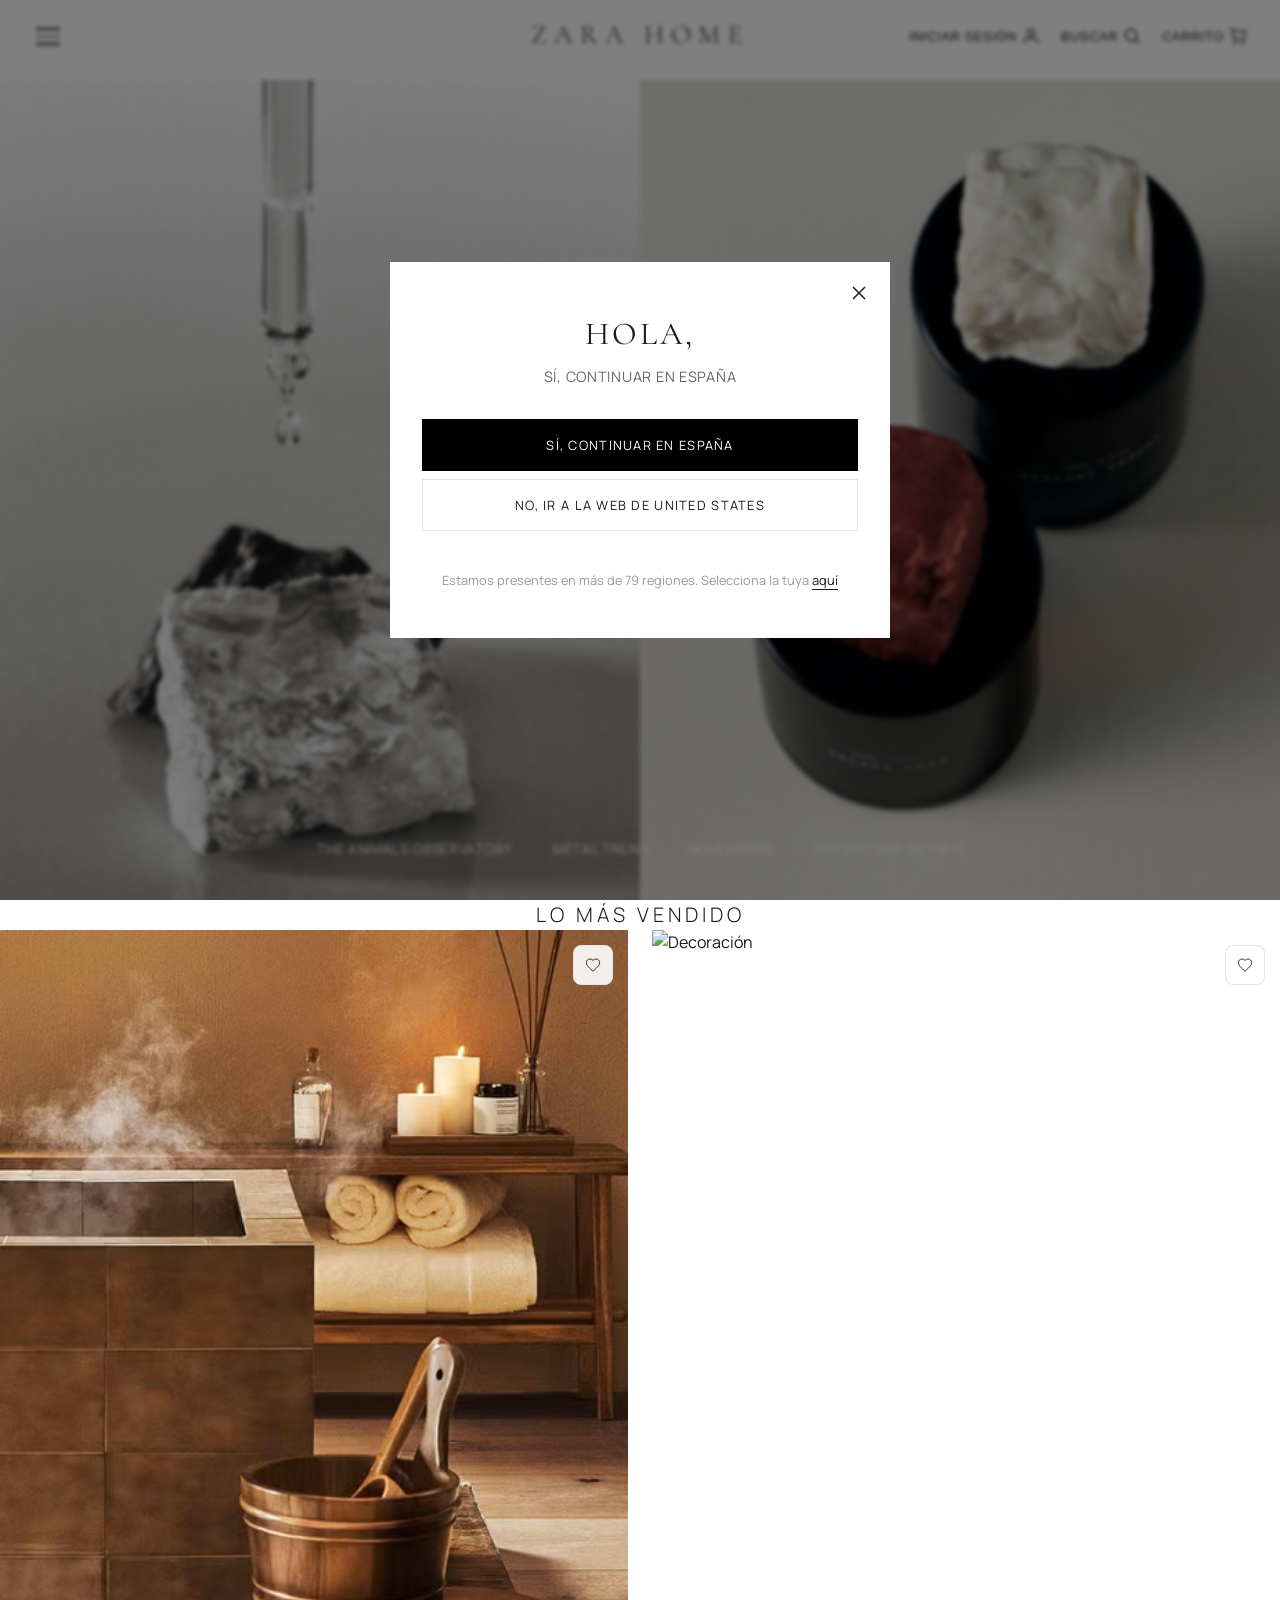
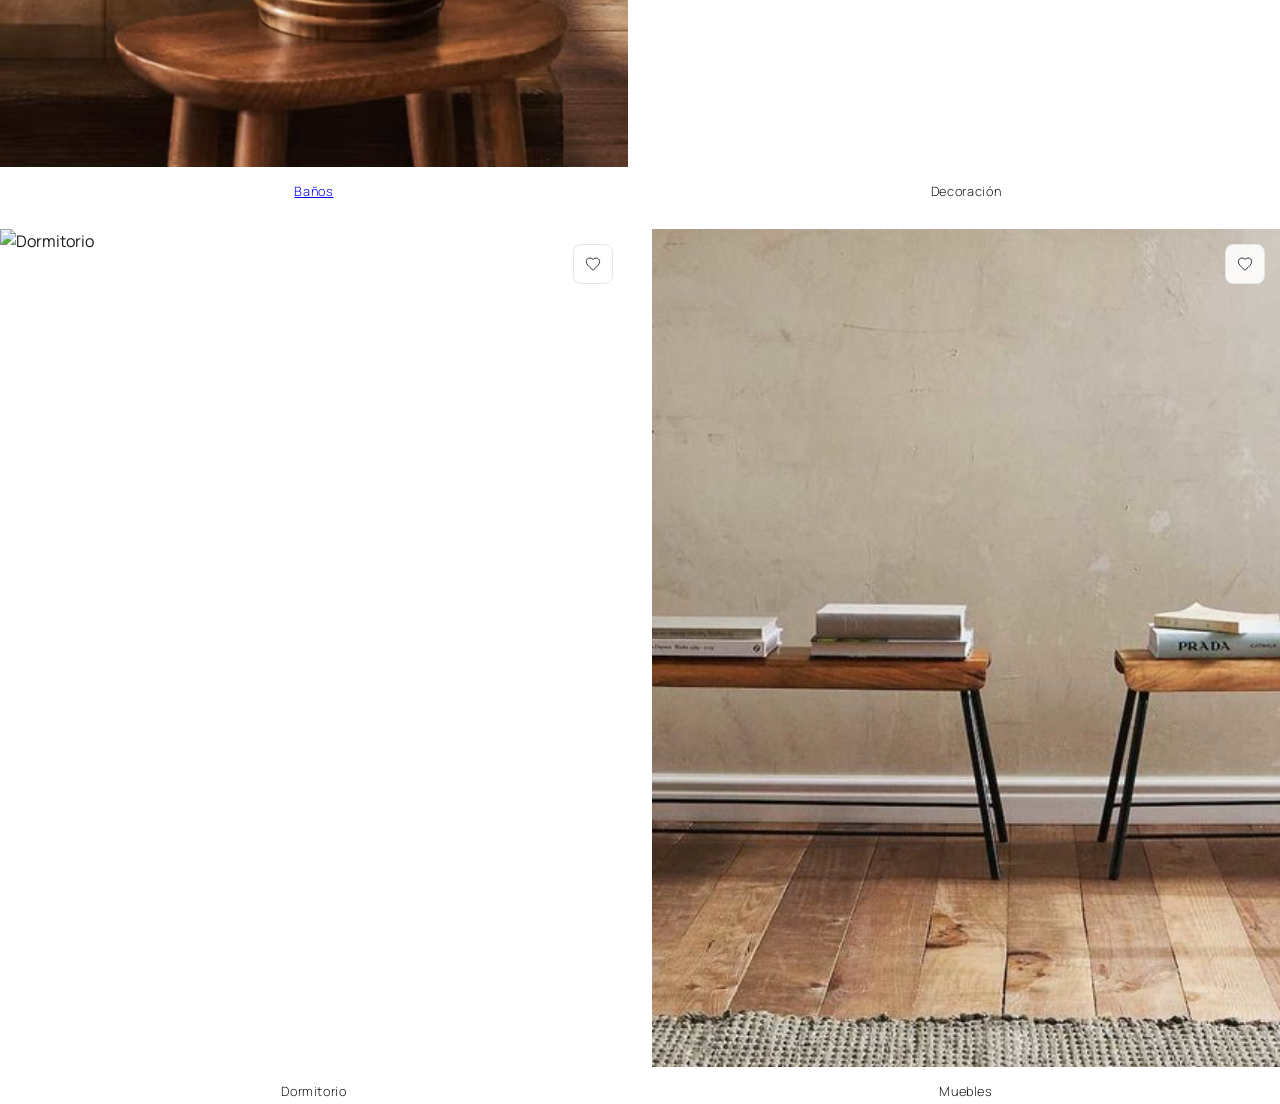
==== commit 0e205cfe: "Refactor buttons to use span elements for text Updated button elements to include span tags for bett" ====
--- a/index.html
+++ b/index.html
@@ -72,19 +72,19 @@
         
       <div class="header-right">
         <!--BOTON DE INICIO DE SESION-->
-        <button class="header-icon" id="loginBtn" >Iniciar sesión
+        <button class="header-icon" id="loginBtn" ><span>Iniciar sesión</span>
           <svg width="20" height="20" viewBox="0 0 24 24" fill="none" stroke="currentColor" stroke-width="1.5">
             <circle cx="12" cy="8" r="4"/>
             <path d="M4 21v-2a4 4 0 014-4h8a4 4 0 014 4v2"/>
           </svg>
         </button>
-        <button class="header-icon" >Buscar
+        <button class="header-icon" ><span>Buscar</span>
           <svg width="20" height="20" viewBox="0 0 24 24" fill="none" stroke="currentColor" stroke-width="1.5">
             <circle cx="11" cy="11" r="7"/>
             <path d="M21 21l-4.35-4.35"/>
           </svg>
         </button>
-        <button class="header-icon cart-icon" id="cartIcon" > Carrito
+        <button class="header-icon cart-icon" id="cartIcon" ><span>Carrito</span> 
           <svg width="20" height="20" viewBox="0 0 24 24" fill="none" stroke="currentColor" stroke-width="1.5">
             <path d="M6 6h15l-1.5 9h-13z"/>
             <circle cx="9" cy="20" r="1"/>
@@ -108,7 +108,7 @@
               <span>Total:</span>
               <span class="total-amount" id="totalAmount">0.00 €</span>
             </div>
-            <button class="checkout-btn">Ir al Carrito</button>
+            <button class="checkout-btn btn-comprar">COMPRAR</button>
           </div>
         </div>
       </div>
--- a/css/style.css
+++ b/css/style.css
@@ -477,7 +477,8 @@
   display: flex;
 }
 .search-overlay input {
-  width: 400px;   
+  width: 90%; 
+  max-width: 400px;
   height: 40px;   
   font-size: 16px; 
   padding: 10px;
@@ -758,7 +759,7 @@
 
 .products-grid {
   display: grid;
-  grid-template-columns: repeat(4, 1fr);
+  grid-template-columns: repeat(2, 1fr);
   gap: var(--spacing-lg);
 }
 
@@ -820,7 +821,9 @@
   .header {
     padding: var(--spacing-md);
   }
-
+  .products-grid { 
+  grid-template-columns: repeat(4, 1fr);
+}
   .header-left {
     gap: var(--spacing-md);
   }
@@ -853,6 +856,7 @@
 
 @media (max-width: 480px) {
   .hero-nav-link {
+    gap:16px;
     padding: var(--spacing-md) var(--spacing-md);
     font-size: 0.65rem;
   }
@@ -1055,7 +1059,7 @@
   top: 70px;
   right: 0;
   width: 380px;
-  max-height: 600px;
+  max-height: 85vh;
   background: #ffffff;
   border-left: 1px solid var(--color-border);
   box-shadow: -4px 0 12px rgba(0, 0, 0, 0.1);
@@ -1116,7 +1120,16 @@
 .cart-items {
   flex: 1;
   overflow-y: auto;
-  padding: 16px 0;
+  padding: 10px 0;
+  scrollbar-width: thin;
+}
+
+.cart-items::-webkit-scrollbar {
+  width: 4px;
+}
+
+.cart-items::-webkit-scrollbar-thumb {
+  background: var(--color-border);
 }
 
 .cart-item {
@@ -1202,9 +1215,22 @@
   
 
 
+.cart-total {
+  display: flex;
+  justify-content: space-between;
+  align-items: center;
+  margin-bottom: 20px;
+}
+
+.cart-total span:first-child {
+  font-size: 14px;
+  text-transform: uppercase;
+  letter-spacing: 0.1em;
+}
+
 .cart-total span:last-child {
   font-weight: 600;
-  font-size: 16px;
+  font-size: 18px;
 }
 
 .checkout-btn {
@@ -1228,6 +1254,15 @@
 
 .checkout-btn:active {
   transform: scale(0.98);
+}
+
+.checkout-btn.btn-comprar {
+  background-color: #2e7d32;
+  font-size: 14px;
+}
+
+.checkout-btn.btn-comprar:hover {
+  background-color: #1b5e20;
 }
 
 /* Responsive design para mobile */
@@ -1567,3 +1602,129 @@
     font-size: 16px; /* Evita zoom en iOS */
   }
 }
+
+/* =========================
+   NOTIFICACIONES Y MODALES ESTÉTICOS
+   ========================= */
+
+.toast-container {
+  position: fixed;
+  bottom: 30px;
+  right: 30px;
+  display: flex;
+  flex-direction: column;
+  gap: 10px;
+  z-index: 9999;
+  pointer-events: none;
+}
+
+.toast {
+  background: white;
+  border: 1px solid var(--color-text);
+  color: var(--color-text);
+  padding: 15px 25px;
+  font-family: var(--font-secondary);
+  font-size: 0.85rem;
+  letter-spacing: 0.05em;
+  text-transform: uppercase;
+  box-shadow: var(--shadow-lg);
+  pointer-events: auto;
+  animation: toastIn 0.4s ease forwards;
+  min-width: 250px;
+  display: flex;
+  align-items: center;
+  justify-content: space-between;
+}
+
+.toast.fade-out {
+  animation: toastOut 0.4s ease forwards;
+}
+
+@keyframes toastIn {
+  from { transform: translateX(100%); opacity: 0; }
+  to { transform: translateX(0); opacity: 1; }
+}
+
+@keyframes toastOut {
+  from { transform: translateX(0); opacity: 1; }
+  to { transform: translateX(100%); opacity: 0; }
+}
+
+/* Modal de Confirmación Custom */
+.custom-confirm-overlay {
+  position: fixed;
+  top: 0;
+  left: 0;
+  width: 100%;
+  height: 100%;
+  background: rgba(0, 0, 0, 0.4);
+  backdrop-filter: blur(2px);
+  display: flex;
+  align-items: center;
+  justify-content: center;
+  z-index: 10000;
+  opacity: 0;
+  pointer-events: none;
+  transition: opacity 0.3s ease;
+}
+
+.custom-confirm-overlay.active {
+  opacity: 1;
+  pointer-events: auto;
+}
+
+.custom-confirm-modal {
+  background: white;
+  padding: 40px;
+  max-width: 400px;
+  width: 90%;
+  text-align: center;
+  box-shadow: var(--shadow-lg);
+  transform: translateY(20px);
+  transition: transform 0.3s ease;
+}
+
+.custom-confirm-overlay.active .custom-confirm-modal {
+  transform: translateY(0);
+}
+
+.confirm-text {
+  font-family: var(--font-primary);
+  font-size: 1.2rem;
+  margin-bottom: 30px;
+  letter-spacing: 0.05em;
+  line-height: 1.4;
+  color: black;
+}
+
+.confirm-buttons {
+  display: flex;
+  gap: 15px;
+}
+
+.confirm-btn {
+  flex: 1;
+  padding: 12px;
+  border: 1px solid var(--color-text);
+  background: none;
+  font-family: var(--font-secondary);
+  font-size: 0.8rem;
+  letter-spacing: 0.1em;
+  text-transform: uppercase;
+  cursor: pointer;
+  transition: all 0.2s ease;
+}
+
+.confirm-btn-yes {
+  background: black;
+  color: white;
+}
+
+.confirm-btn-yes:hover {
+  background: #333;
+}
+
+.confirm-btn-no:hover {
+  background: #f5f5f5;
+}
+
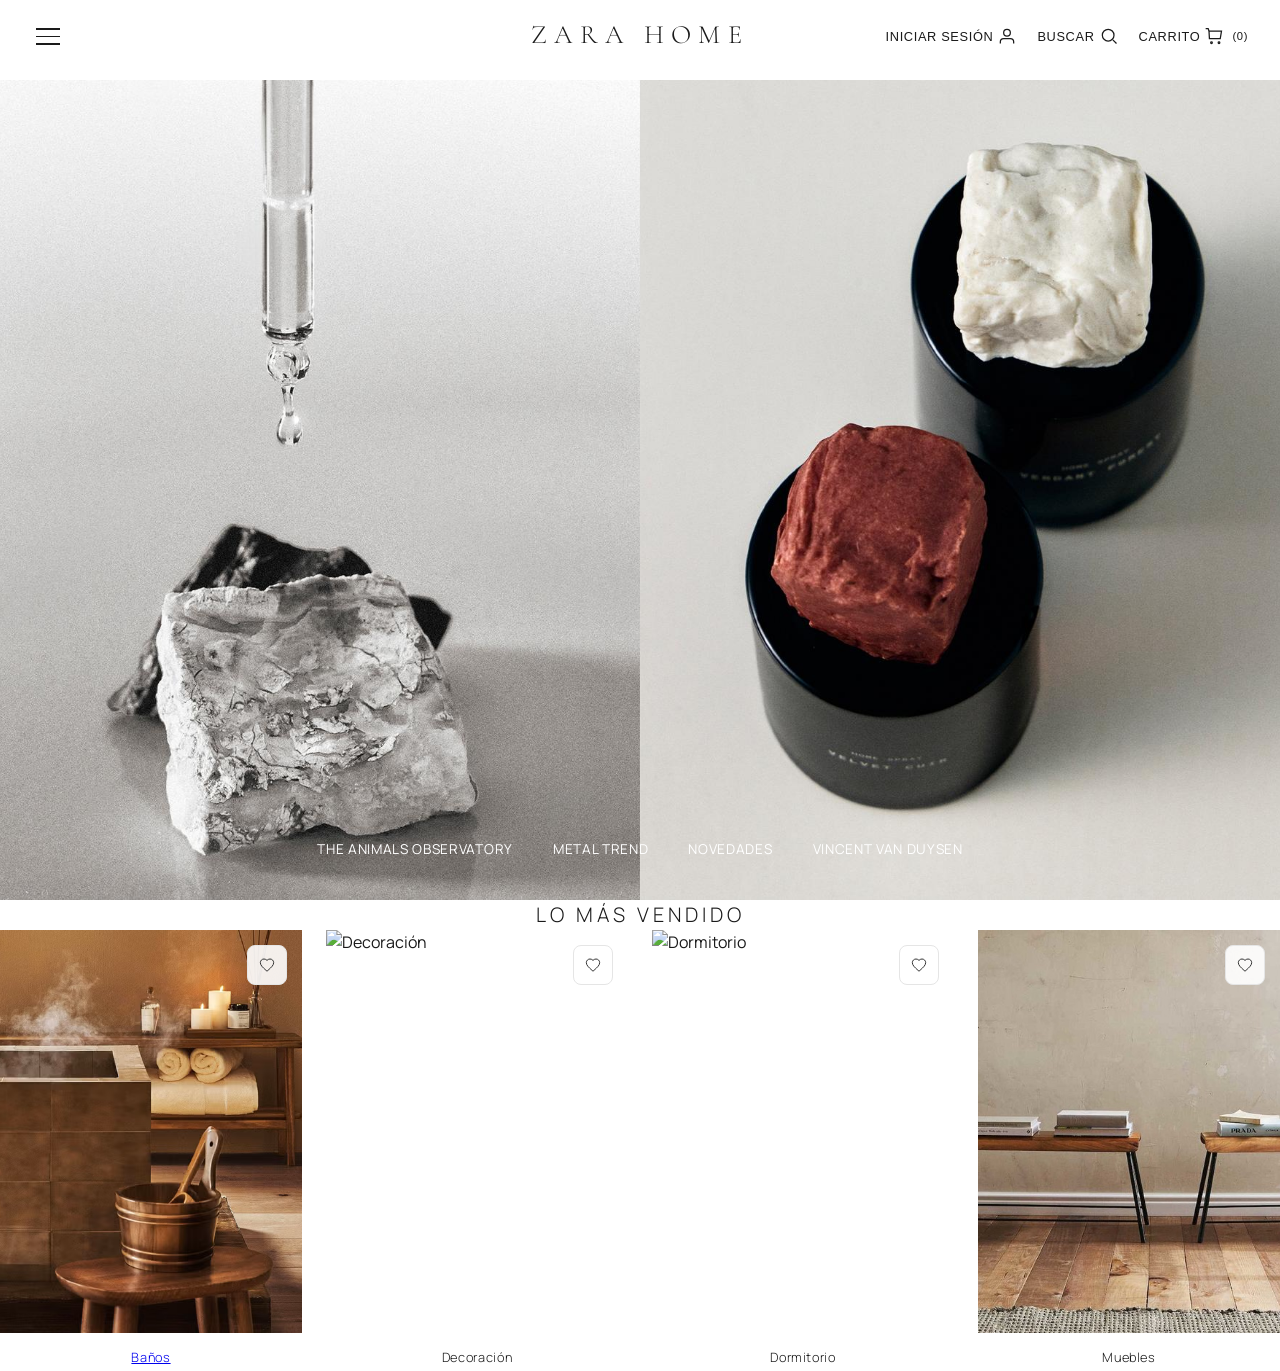
==== commit f49bcaf7: "Backend - 03/05/2026" ====
--- a/index.html
+++ b/index.html
@@ -20,6 +20,8 @@
       rel="stylesheet"
     />
     <link rel="stylesheet" href="./css/style.css" />
+    <link rel="stylesheet" href="https://cdn.jsdelivr.net/npm/notyf@3/notyf.min.css">
+    <script src="https://cdn.jsdelivr.net/npm/notyf@3/notyf.min.js"></script>
     <script defer src="./js/app.js"></script>
   </head> 
 
--- a/css/style.css
+++ b/css/style.css
@@ -759,7 +759,7 @@
 
 .products-grid {
   display: grid;
-  grid-template-columns: repeat(2, 1fr);
+  grid-template-columns: repeat(4, 1fr);
   gap: var(--spacing-lg);
 }
 
@@ -822,7 +822,7 @@
     padding: var(--spacing-md);
   }
   .products-grid { 
-  grid-template-columns: repeat(4, 1fr);
+  grid-template-columns: repeat(2, 1fr);
 }
   .header-left {
     gap: var(--spacing-md);
